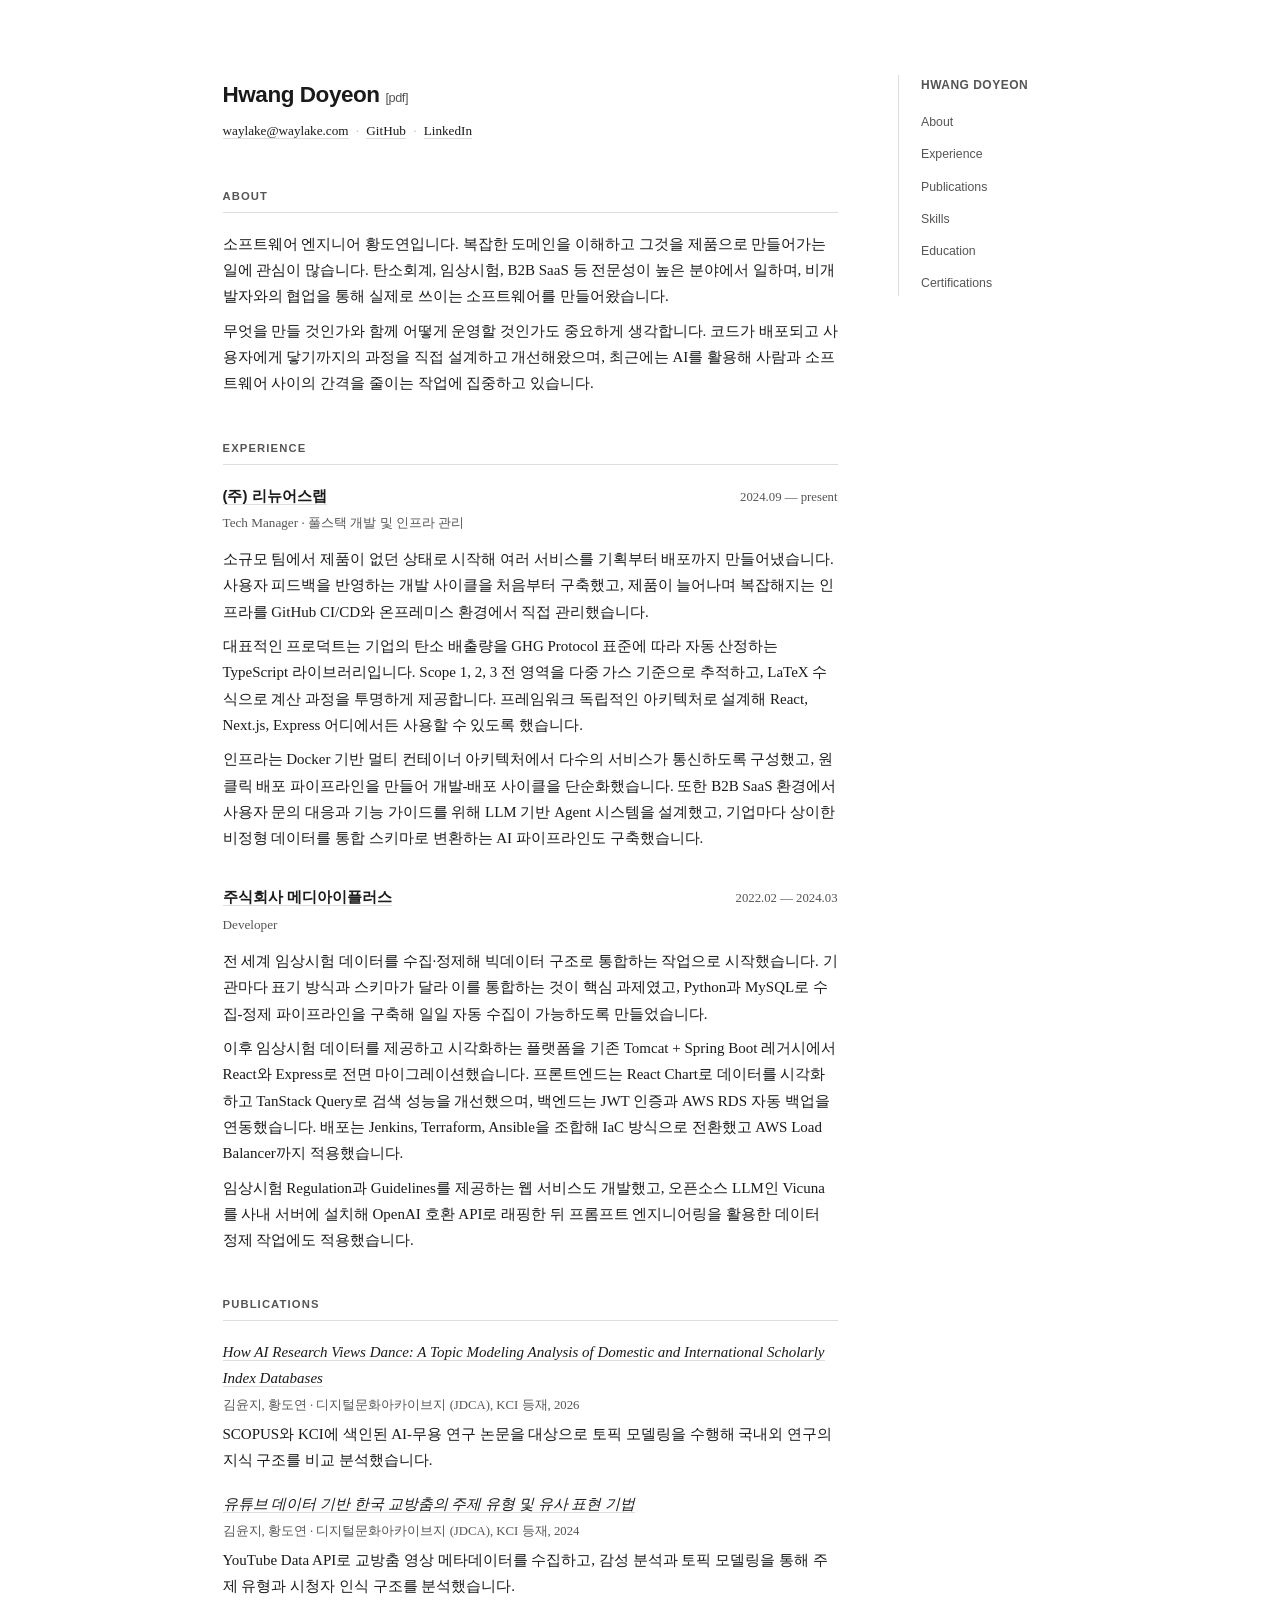
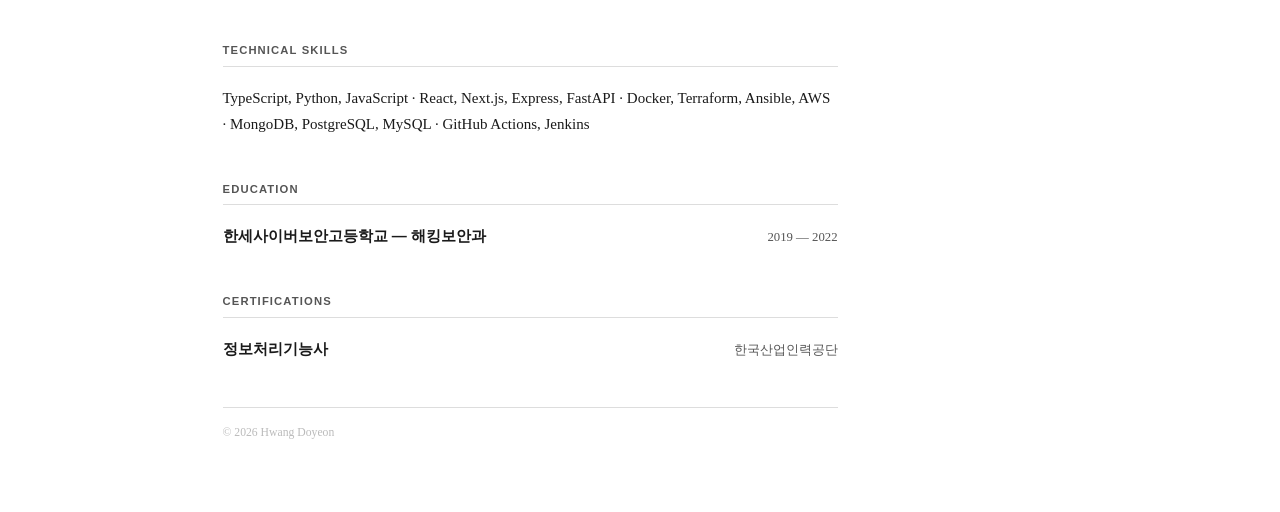
==== index.html @ 78612f61 "feat(analytics): Umami 웹 분석 스크립트 추가" ====
<!DOCTYPE html>
<html lang="ko">
<head>
  <meta charset="UTF-8">
  <meta name="viewport" content="width=device-width, initial-scale=1.0">
  <title>Hwang Doyeon — CV</title>
  <link rel="stylesheet" href="style.css">
  <script defer src="https://umami-d12w2yvtfnfeki275hcryedq.browse.kr/script.js" data-website-id="7c1cf142-138b-45c7-8367-8a4097dc9c45"></script>
</head>
<body>
  <div class="layout">

    <main class="container">
      <header>
        <h1>Hwang Doyeon <a href="cv.pdf" download class="pdf-link">[pdf]</a></h1>
        <p class="contact">
          <a href="mailto:waylake@waylake.com">waylake@waylake.com</a>
          <span class="sep">&middot;</span>
          <a href="https://github.com/waylake" target="_blank">GitHub</a>
          <span class="sep">&middot;</span>
          <a href="https://www.linkedin.com/in/waylake/" target="_blank">LinkedIn</a>
        </p>
      </header>

      <section id="about">
        <h2>About</h2>
        <p>
          소프트웨어 엔지니어 황도연입니다. 복잡한 도메인을 이해하고 그것을 제품으로 만들어가는 일에 관심이 많습니다. 탄소회계, 임상시험, B2B SaaS 등 전문성이 높은 분야에서 일하며, 비개발자와의 협업을 통해 실제로 쓰이는 소프트웨어를 만들어왔습니다.
        </p>
        <p>
          무엇을 만들 것인가와 함께 어떻게 운영할 것인가도 중요하게 생각합니다. 코드가 배포되고 사용자에게 닿기까지의 과정을 직접 설계하고 개선해왔으며, 최근에는 AI를 활용해 사람과 소프트웨어 사이의 간격을 줄이는 작업에 집중하고 있습니다.
        </p>
      </section>

      <section id="experience">
        <h2>Experience</h2>

        <div class="job">
          <div class="job-header">
            <h3><a href="https://www.carbonlink.co.kr/" target="_blank">(주) 리뉴어스랩</a></h3>
            <span class="period">2024.09 — present</span>
          </div>
          <p class="role">Tech Manager &middot; 풀스택 개발 및 인프라 관리</p>

          <div class="entry">
            <p>
              소규모 팀에서 제품이 없던 상태로 시작해 여러 서비스를 기획부터 배포까지 만들어냈습니다. 사용자 피드백을 반영하는 개발 사이클을 처음부터 구축했고, 제품이 늘어나며 복잡해지는 인프라를 GitHub CI/CD와 온프레미스 환경에서 직접 관리했습니다.
            </p>
            <p>
              대표적인 프로덕트는 기업의 탄소 배출량을 GHG Protocol 표준에 따라 자동 산정하는 TypeScript 라이브러리입니다. Scope 1, 2, 3 전 영역을 다중 가스 기준으로 추적하고, LaTeX 수식으로 계산 과정을 투명하게 제공합니다. 프레임워크 독립적인 아키텍처로 설계해 React, Next.js, Express 어디에서든 사용할 수 있도록 했습니다.
            </p>
            <p>
              인프라는 Docker 기반 멀티 컨테이너 아키텍처에서 다수의 서비스가 통신하도록 구성했고, 원클릭 배포 파이프라인을 만들어 개발-배포 사이클을 단순화했습니다. 또한 B2B SaaS 환경에서 사용자 문의 대응과 기능 가이드를 위해 LLM 기반 Agent 시스템을 설계했고, 기업마다 상이한 비정형 데이터를 통합 스키마로 변환하는 AI 파이프라인도 구축했습니다.
            </p>
          </div>
        </div>

        <div class="job">
          <div class="job-header">
            <h3><a href="https://medic.mediaiplus.com/" target="_blank">주식회사 메디아이플러스</a></h3>
            <span class="period">2022.02 — 2024.03</span>
          </div>
          <p class="role">Developer</p>

          <div class="entry">
            <p>
              전 세계 임상시험 데이터를 수집·정제해 빅데이터 구조로 통합하는 작업으로 시작했습니다. 기관마다 표기 방식과 스키마가 달라 이를 통합하는 것이 핵심 과제였고, Python과 MySQL로 수집-정제 파이프라인을 구축해 일일 자동 수집이 가능하도록 만들었습니다.
            </p>
            <p>
              이후 임상시험 데이터를 제공하고 시각화하는 플랫폼을 기존 Tomcat + Spring Boot 레거시에서 React와 Express로 전면 마이그레이션했습니다. 프론트엔드는 React Chart로 데이터를 시각화하고 TanStack Query로 검색 성능을 개선했으며, 백엔드는 JWT 인증과 AWS RDS 자동 백업을 연동했습니다. 배포는 Jenkins, Terraform, Ansible을 조합해 IaC 방식으로 전환했고 AWS Load Balancer까지 적용했습니다.
            </p>
            <p>
              임상시험 Regulation과 Guidelines를 제공하는 웹 서비스도 개발했고, 오픈소스 LLM인 Vicuna를 사내 서버에 설치해 OpenAI 호환 API로 래핑한 뒤 프롬프트 엔지니어링을 활용한 데이터 정제 작업에도 적용했습니다.
            </p>
          </div>
        </div>
      </section>

      <section id="publications">
        <h2>Publications</h2>

        <div class="pub">
          <p class="pub-title"><a href="https://doi.org/10.23089/jdca.2026.8.3.010" target="_blank">How AI Research Views Dance: A Topic Modeling Analysis of Domestic and International Scholarly Index Databases</a></p>
          <p class="pub-meta">김윤지, 황도연 &middot; 디지털문화아카이브지 (JDCA), KCI 등재, 2026</p>
          <p>SCOPUS와 KCI에 색인된 AI-무용 연구 논문을 대상으로 토픽 모델링을 수행해 국내외 연구의 지식 구조를 비교 분석했습니다.</p>
        </div>

        <div class="pub">
          <p class="pub-title"><a href="https://doi.org/10.23089/jdca.2024.7.2.001" target="_blank">유튜브 데이터 기반 한국 교방춤의 주제 유형 및 유사 표현 기법</a></p>
          <p class="pub-meta">김윤지, 황도연 &middot; 디지털문화아카이브지 (JDCA), KCI 등재, 2024</p>
          <p>YouTube Data API로 교방춤 영상 메타데이터를 수집하고, 감성 분석과 토픽 모델링을 통해 주제 유형과 시청자 인식 구조를 분석했습니다.</p>
        </div>
      </section>

      <section id="skills">
        <h2>Technical Skills</h2>
        <p>
          TypeScript, Python, JavaScript &middot; React, Next.js, Express, FastAPI &middot; Docker, Terraform, Ansible, AWS &middot; MongoDB, PostgreSQL, MySQL &middot; GitHub Actions, Jenkins
        </p>
      </section>

      <section id="education">
        <h2>Education</h2>
        <div class="edu">
          <div class="edu-header">
            <h3>한세사이버보안고등학교 — 해킹보안과</h3>
            <span class="period">2019 — 2022</span>
          </div>
        </div>
      </section>

      <section id="certifications">
        <h2>Certifications</h2>
        <div class="cert">
          <div class="cert-header">
            <h3>정보처리기능사</h3>
            <span class="period">한국산업인력공단</span>
          </div>
        </div>
      </section>

      <footer>
        <p>&copy; 2026 Hwang Doyeon</p>
      </footer>
    </main>

    <nav class="sidebar">
      <div class="sidebar-inner">
        <p class="sidebar-name">Hwang Doyeon</p>
        <ul>
          <li><a href="#about">About</a></li>
          <li><a href="#experience">Experience</a></li>
          <li><a href="#publications">Publications</a></li>
          <li><a href="#skills">Skills</a></li>
          <li><a href="#education">Education</a></li>
          <li><a href="#certifications">Certifications</a></li>
        </ul>
      </div>
    </nav>

  </div>
</body>
</html>
---- style.css ----
*,
*::before,
*::after {
  margin: 0;
  padding: 0;
  box-sizing: border-box;
}

:root {
  --color-text: #1a1a1a;
  --color-text-light: #555;
  --color-border: #ddd;
  --color-link: #1a1a1a;
  --color-bg: #fff;
  --sidebar-width: 160px;
  --font-body: 'Iowan Old Style', 'Georgia', 'Times New Roman', serif;
  --font-heading: -apple-system, 'Helvetica Neue', 'Segoe UI', sans-serif;
}

html {
  font-size: 15px;
  -webkit-font-smoothing: antialiased;
  scroll-behavior: smooth;
}

body {
  font-family: var(--font-body);
  color: var(--color-text);
  background: var(--color-bg);
  line-height: 1.75;
}

.layout {
  max-width: 880px;
  margin: 0 auto;
  padding: 5rem 1.5rem 4rem;
  display: grid;
  grid-template-columns: 1fr var(--sidebar-width);
  gap: 0 4rem;
}

.container {
  min-width: 0;
}

.sidebar {
  position: sticky;
  top: 5rem;
  align-self: start;
  height: fit-content;
}

.sidebar-inner {
  border-left: 1px solid var(--color-border);
  padding-left: 1.5rem;
}

.sidebar-name {
  font-family: var(--font-heading);
  font-size: 0.8rem;
  font-weight: 600;
  letter-spacing: 0.04em;
  text-transform: uppercase;
  margin-bottom: 0.8rem;
  color: var(--color-text-light);
}

.sidebar ul {
  list-style: none;
  padding: 0;
  margin: 0;
}

.sidebar li {
  margin-bottom: 0.4rem;
}

.sidebar a {
  font-family: var(--font-heading);
  font-size: 0.82rem;
  color: var(--color-text-light);
  text-decoration: none;
  border: none;
  transition: color 0.15s;
}

.sidebar a:hover {
  color: var(--color-text);
}

a {
  color: var(--color-link);
  text-decoration: none;
  border-bottom: 1px solid var(--color-border);
  transition: border-color 0.15s;
}

a:hover {
  border-color: var(--color-text);
}

header {
  margin-bottom: 3rem;
}

header h1 {
  font-family: var(--font-heading);
  font-size: 1.5rem;
  font-weight: 600;
  letter-spacing: -0.02em;
  margin-bottom: 0.3rem;
}

.pdf-link {
  font-size: 0.85rem;
  font-weight: 400;
  color: var(--color-text-light);
  border: none;
  text-decoration: none;
  transition: color 0.15s;
}

.pdf-link:hover {
  color: var(--color-text);
}

.contact {
  font-size: 0.88rem;
  color: var(--color-text-light);
}

.sep {
  margin: 0 0.3em;
  color: #bbb;
}

section {
  margin-bottom: 2.8rem;
}

h2 {
  font-family: var(--font-heading);
  font-size: 0.75rem;
  font-weight: 600;
  text-transform: uppercase;
  letter-spacing: 0.1em;
  color: var(--color-text-light);
  border-bottom: 1px solid var(--color-border);
  padding-bottom: 0.35rem;
  margin-bottom: 1.2rem;
}

h3 {
  font-family: var(--font-heading);
  font-size: 1rem;
  font-weight: 600;
}

p {
  margin-bottom: 0.55rem;
}

.job {
  margin-bottom: 2.2rem;
}

.job:last-child {
  margin-bottom: 0;
}

.job-header {
  display: flex;
  justify-content: space-between;
  align-items: baseline;
  flex-wrap: wrap;
  gap: 0.3rem 1rem;
  margin-bottom: 0.15rem;
}

.role {
  font-size: 0.88rem;
  color: var(--color-text-light);
  margin-bottom: 0.8rem;
}

.period {
  font-size: 0.85rem;
  color: var(--color-text-light);
  white-space: nowrap;
}

.entry {
  margin-bottom: 1.2rem;
}

.entry:last-child {
  margin-bottom: 0;
}

.entry + .entry {
  padding-top: 0.8rem;
  border-top: 1px solid #eee;
}

.edu {
  margin-bottom: 0.5rem;
}

.edu-header {
  display: flex;
  justify-content: space-between;
  align-items: baseline;
  flex-wrap: wrap;
  gap: 0.3rem 1rem;
}

.cert-header {
  display: flex;
  justify-content: space-between;
  align-items: baseline;
  flex-wrap: wrap;
  gap: 0.3rem 1rem;
}

.pub {
  margin-bottom: 1.2rem;
}

.pub:last-child {
  margin-bottom: 0;
}

.pub-title {
  font-style: italic;
  margin-bottom: 0.15rem;
}

.pub-meta {
  font-size: 0.85rem;
  color: var(--color-text-light);
  margin-bottom: 0.3rem;
}

footer {
  margin-top: 3rem;
  padding-top: 1rem;
  border-top: 1px solid var(--color-border);
}

footer p {
  font-size: 0.78rem;
  color: #bbb;
}

@media print {
  .layout {
    padding: 2rem 0;
  }

  .sidebar {
    display: none;
  }

  .layout {
    display: block;
  }

  body {
    font-size: 11pt;
  }
}

@media (max-width: 768px) {
  .layout {
    display: block;
    padding: 2rem 1.25rem;
  }

  .sidebar {
    position: static;
    margin-bottom: 2rem;
  }

  .sidebar-inner {
    border-left: none;
    padding-left: 0;
    border-bottom: 1px solid var(--color-border);
    padding-bottom: 1rem;
  }

  .sidebar ul {
    display: flex;
    gap: 1.2rem;
    flex-wrap: wrap;
  }

  .job-header {
    flex-direction: column;
  }
}
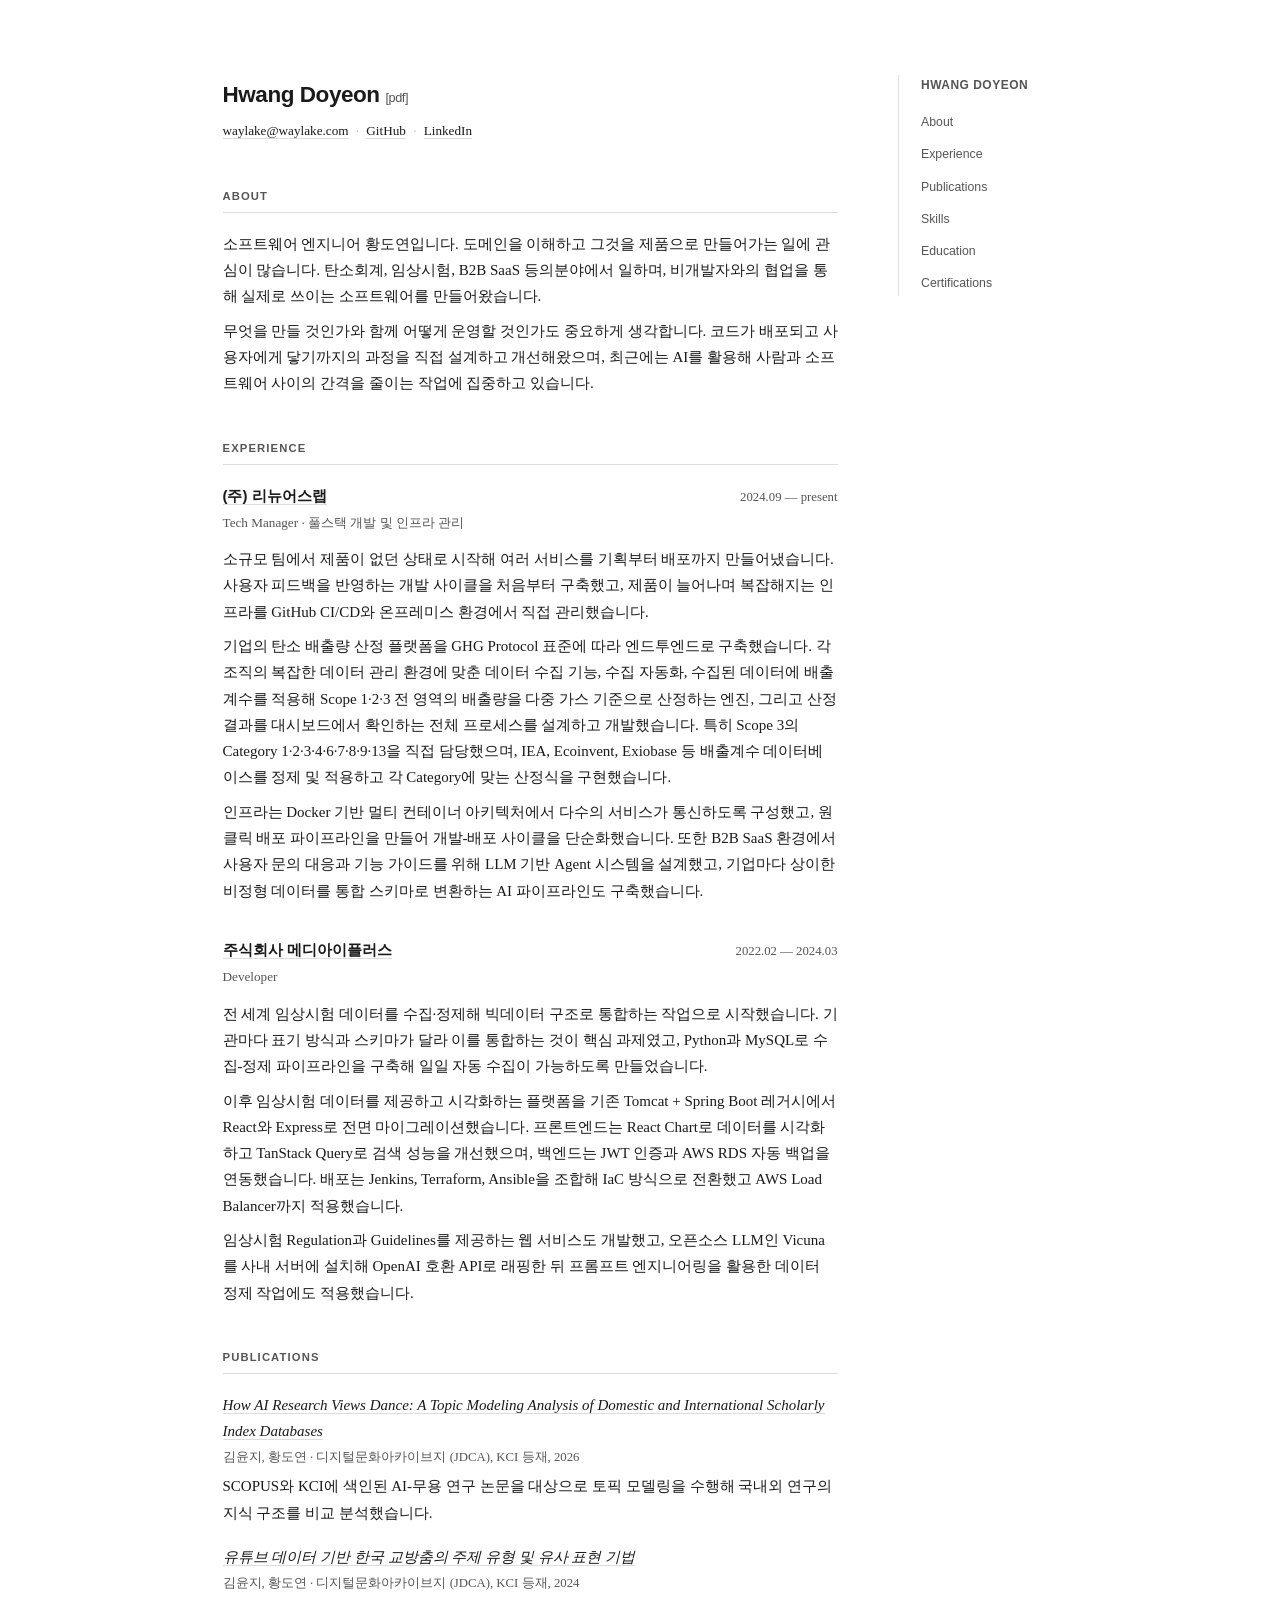
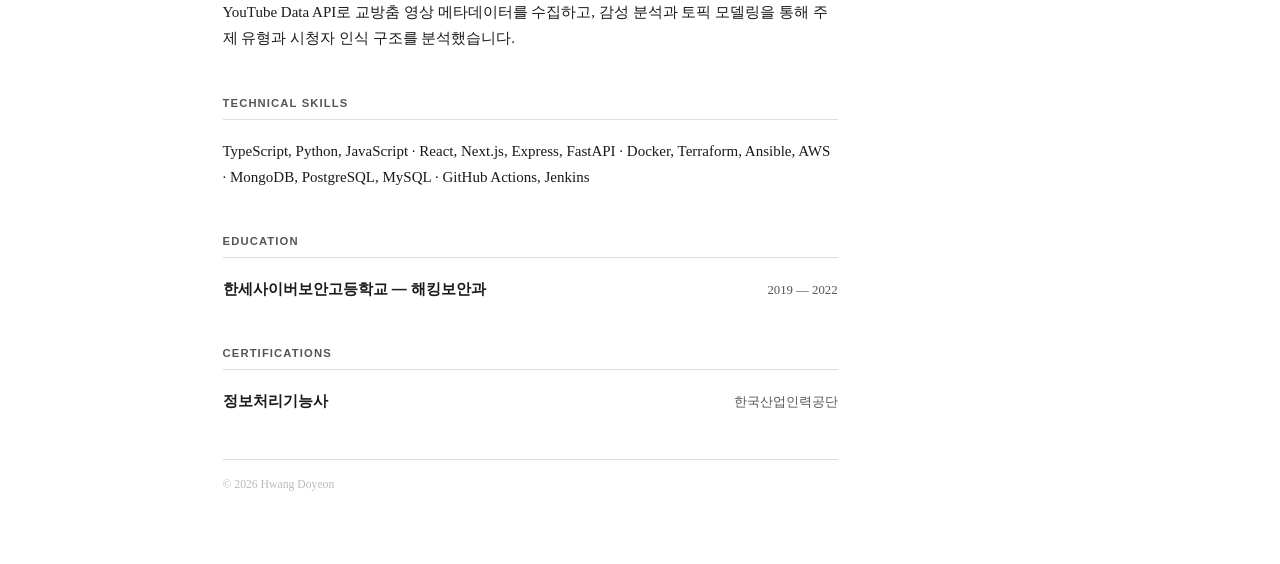
==== commit 39bfdfb0: "docs(cv): 리뉴어스랩 경력 탄소 배출량 산정 플랫폼 전체 프로세스로 수정 TypeScript 라이브러리 중심 설명을 엔드투엔드 플랫폼 구축으로 변경 Scope 3 Categ" ====
--- a/index.html
+++ b/index.html
@@ -1,12 +1,15 @@
 <!DOCTYPE html>
 <html lang="ko">
+
 <head>
   <meta charset="UTF-8">
   <meta name="viewport" content="width=device-width, initial-scale=1.0">
   <title>Hwang Doyeon — CV</title>
   <link rel="stylesheet" href="style.css">
-  <script defer src="https://umami-d12w2yvtfnfeki275hcryedq.browse.kr/script.js" data-website-id="7c1cf142-138b-45c7-8367-8a4097dc9c45"></script>
+  <script defer src="https://umami-d12w2yvtfnfeki275hcryedq.browse.kr/script.js"
+    data-website-id="7c1cf142-138b-45c7-8367-8a4097dc9c45"></script>
 </head>
+
 <body>
   <div class="layout">
 
@@ -25,10 +28,12 @@
       <section id="about">
         <h2>About</h2>
         <p>
-          소프트웨어 엔지니어 황도연입니다. 복잡한 도메인을 이해하고 그것을 제품으로 만들어가는 일에 관심이 많습니다. 탄소회계, 임상시험, B2B SaaS 등 전문성이 높은 분야에서 일하며, 비개발자와의 협업을 통해 실제로 쓰이는 소프트웨어를 만들어왔습니다.
+          소프트웨어 엔지니어 황도연입니다. 도메인을 이해하고 그것을 제품으로 만들어가는 일에 관심이 많습니다. 탄소회계, 임상시험, B2B SaaS 등의분야에서 일하며, 비개발자와의 협업을
+          통해 실제로 쓰이는 소프트웨어를 만들어왔습니다.
         </p>
         <p>
-          무엇을 만들 것인가와 함께 어떻게 운영할 것인가도 중요하게 생각합니다. 코드가 배포되고 사용자에게 닿기까지의 과정을 직접 설계하고 개선해왔으며, 최근에는 AI를 활용해 사람과 소프트웨어 사이의 간격을 줄이는 작업에 집중하고 있습니다.
+          무엇을 만들 것인가와 함께 어떻게 운영할 것인가도 중요하게 생각합니다. 코드가 배포되고 사용자에게 닿기까지의 과정을 직접 설계하고 개선해왔으며, 최근에는 AI를 활용해 사람과 소프트웨어 사이의
+          간격을 줄이는 작업에 집중하고 있습니다.
         </p>
       </section>
 
@@ -44,13 +49,18 @@
 
           <div class="entry">
             <p>
-              소규모 팀에서 제품이 없던 상태로 시작해 여러 서비스를 기획부터 배포까지 만들어냈습니다. 사용자 피드백을 반영하는 개발 사이클을 처음부터 구축했고, 제품이 늘어나며 복잡해지는 인프라를 GitHub CI/CD와 온프레미스 환경에서 직접 관리했습니다.
+              소규모 팀에서 제품이 없던 상태로 시작해 여러 서비스를 기획부터 배포까지 만들어냈습니다. 사용자 피드백을 반영하는 개발 사이클을 처음부터 구축했고, 제품이 늘어나며 복잡해지는 인프라를
+              GitHub CI/CD와 온프레미스 환경에서 직접 관리했습니다.
             </p>
             <p>
-              대표적인 프로덕트는 기업의 탄소 배출량을 GHG Protocol 표준에 따라 자동 산정하는 TypeScript 라이브러리입니다. Scope 1, 2, 3 전 영역을 다중 가스 기준으로 추적하고, LaTeX 수식으로 계산 과정을 투명하게 제공합니다. 프레임워크 독립적인 아키텍처로 설계해 React, Next.js, Express 어디에서든 사용할 수 있도록 했습니다.
+              기업의 탄소 배출량 산정 플랫폼을 GHG Protocol 표준에 따라 엔드투엔드로 구축했습니다. 각 조직의 복잡한 데이터 관리 환경에 맞춘 데이터 수집 기능, 수집 자동화, 수집된 데이터에
+              배출계수를 적용해 Scope 1·2·3 전 영역의 배출량을 다중 가스 기준으로 산정하는 엔진, 그리고 산정 결과를 대시보드에서 확인하는 전체 프로세스를 설계하고 개발했습니다.
+              특히 Scope 3의 Category 1·2·3·4·6·7·8·9·13을 직접 담당했으며, IEA, Ecoinvent, Exiobase 등 배출계수 데이터베이스를 정제 및 적용하고
+              각 Category에 맞는 산정식을 구현했습니다.
             </p>
             <p>
-              인프라는 Docker 기반 멀티 컨테이너 아키텍처에서 다수의 서비스가 통신하도록 구성했고, 원클릭 배포 파이프라인을 만들어 개발-배포 사이클을 단순화했습니다. 또한 B2B SaaS 환경에서 사용자 문의 대응과 기능 가이드를 위해 LLM 기반 Agent 시스템을 설계했고, 기업마다 상이한 비정형 데이터를 통합 스키마로 변환하는 AI 파이프라인도 구축했습니다.
+              인프라는 Docker 기반 멀티 컨테이너 아키텍처에서 다수의 서비스가 통신하도록 구성했고, 원클릭 배포 파이프라인을 만들어 개발-배포 사이클을 단순화했습니다. 또한 B2B SaaS 환경에서
+              사용자 문의 대응과 기능 가이드를 위해 LLM 기반 Agent 시스템을 설계했고, 기업마다 상이한 비정형 데이터를 통합 스키마로 변환하는 AI 파이프라인도 구축했습니다.
             </p>
           </div>
         </div>
@@ -64,13 +74,17 @@
 
           <div class="entry">
             <p>
-              전 세계 임상시험 데이터를 수집·정제해 빅데이터 구조로 통합하는 작업으로 시작했습니다. 기관마다 표기 방식과 스키마가 달라 이를 통합하는 것이 핵심 과제였고, Python과 MySQL로 수집-정제 파이프라인을 구축해 일일 자동 수집이 가능하도록 만들었습니다.
+              전 세계 임상시험 데이터를 수집·정제해 빅데이터 구조로 통합하는 작업으로 시작했습니다. 기관마다 표기 방식과 스키마가 달라 이를 통합하는 것이 핵심 과제였고, Python과 MySQL로
+              수집-정제 파이프라인을 구축해 일일 자동 수집이 가능하도록 만들었습니다.
             </p>
             <p>
-              이후 임상시험 데이터를 제공하고 시각화하는 플랫폼을 기존 Tomcat + Spring Boot 레거시에서 React와 Express로 전면 마이그레이션했습니다. 프론트엔드는 React Chart로 데이터를 시각화하고 TanStack Query로 검색 성능을 개선했으며, 백엔드는 JWT 인증과 AWS RDS 자동 백업을 연동했습니다. 배포는 Jenkins, Terraform, Ansible을 조합해 IaC 방식으로 전환했고 AWS Load Balancer까지 적용했습니다.
+              이후 임상시험 데이터를 제공하고 시각화하는 플랫폼을 기존 Tomcat + Spring Boot 레거시에서 React와 Express로 전면 마이그레이션했습니다. 프론트엔드는 React
+              Chart로 데이터를 시각화하고 TanStack Query로 검색 성능을 개선했으며, 백엔드는 JWT 인증과 AWS RDS 자동 백업을 연동했습니다. 배포는 Jenkins,
+              Terraform, Ansible을 조합해 IaC 방식으로 전환했고 AWS Load Balancer까지 적용했습니다.
             </p>
             <p>
-              임상시험 Regulation과 Guidelines를 제공하는 웹 서비스도 개발했고, 오픈소스 LLM인 Vicuna를 사내 서버에 설치해 OpenAI 호환 API로 래핑한 뒤 프롬프트 엔지니어링을 활용한 데이터 정제 작업에도 적용했습니다.
+              임상시험 Regulation과 Guidelines를 제공하는 웹 서비스도 개발했고, 오픈소스 LLM인 Vicuna를 사내 서버에 설치해 OpenAI 호환 API로 래핑한 뒤 프롬프트
+              엔지니어링을 활용한 데이터 정제 작업에도 적용했습니다.
             </p>
           </div>
         </div>
@@ -80,13 +94,15 @@
         <h2>Publications</h2>
 
         <div class="pub">
-          <p class="pub-title"><a href="https://doi.org/10.23089/jdca.2026.8.3.010" target="_blank">How AI Research Views Dance: A Topic Modeling Analysis of Domestic and International Scholarly Index Databases</a></p>
+          <p class="pub-title"><a href="https://doi.org/10.23089/jdca.2026.8.3.010" target="_blank">How AI Research
+              Views Dance: A Topic Modeling Analysis of Domestic and International Scholarly Index Databases</a></p>
           <p class="pub-meta">김윤지, 황도연 &middot; 디지털문화아카이브지 (JDCA), KCI 등재, 2026</p>
           <p>SCOPUS와 KCI에 색인된 AI-무용 연구 논문을 대상으로 토픽 모델링을 수행해 국내외 연구의 지식 구조를 비교 분석했습니다.</p>
         </div>
 
         <div class="pub">
-          <p class="pub-title"><a href="https://doi.org/10.23089/jdca.2024.7.2.001" target="_blank">유튜브 데이터 기반 한국 교방춤의 주제 유형 및 유사 표현 기법</a></p>
+          <p class="pub-title"><a href="https://doi.org/10.23089/jdca.2024.7.2.001" target="_blank">유튜브 데이터 기반 한국 교방춤의
+              주제 유형 및 유사 표현 기법</a></p>
           <p class="pub-meta">김윤지, 황도연 &middot; 디지털문화아카이브지 (JDCA), KCI 등재, 2024</p>
           <p>YouTube Data API로 교방춤 영상 메타데이터를 수집하고, 감성 분석과 토픽 모델링을 통해 주제 유형과 시청자 인식 구조를 분석했습니다.</p>
         </div>
@@ -95,7 +111,8 @@
       <section id="skills">
         <h2>Technical Skills</h2>
         <p>
-          TypeScript, Python, JavaScript &middot; React, Next.js, Express, FastAPI &middot; Docker, Terraform, Ansible, AWS &middot; MongoDB, PostgreSQL, MySQL &middot; GitHub Actions, Jenkins
+          TypeScript, Python, JavaScript &middot; React, Next.js, Express, FastAPI &middot; Docker, Terraform, Ansible,
+          AWS &middot; MongoDB, PostgreSQL, MySQL &middot; GitHub Actions, Jenkins
         </p>
       </section>
 
@@ -140,4 +157,5 @@
 
   </div>
 </body>
+
 </html>
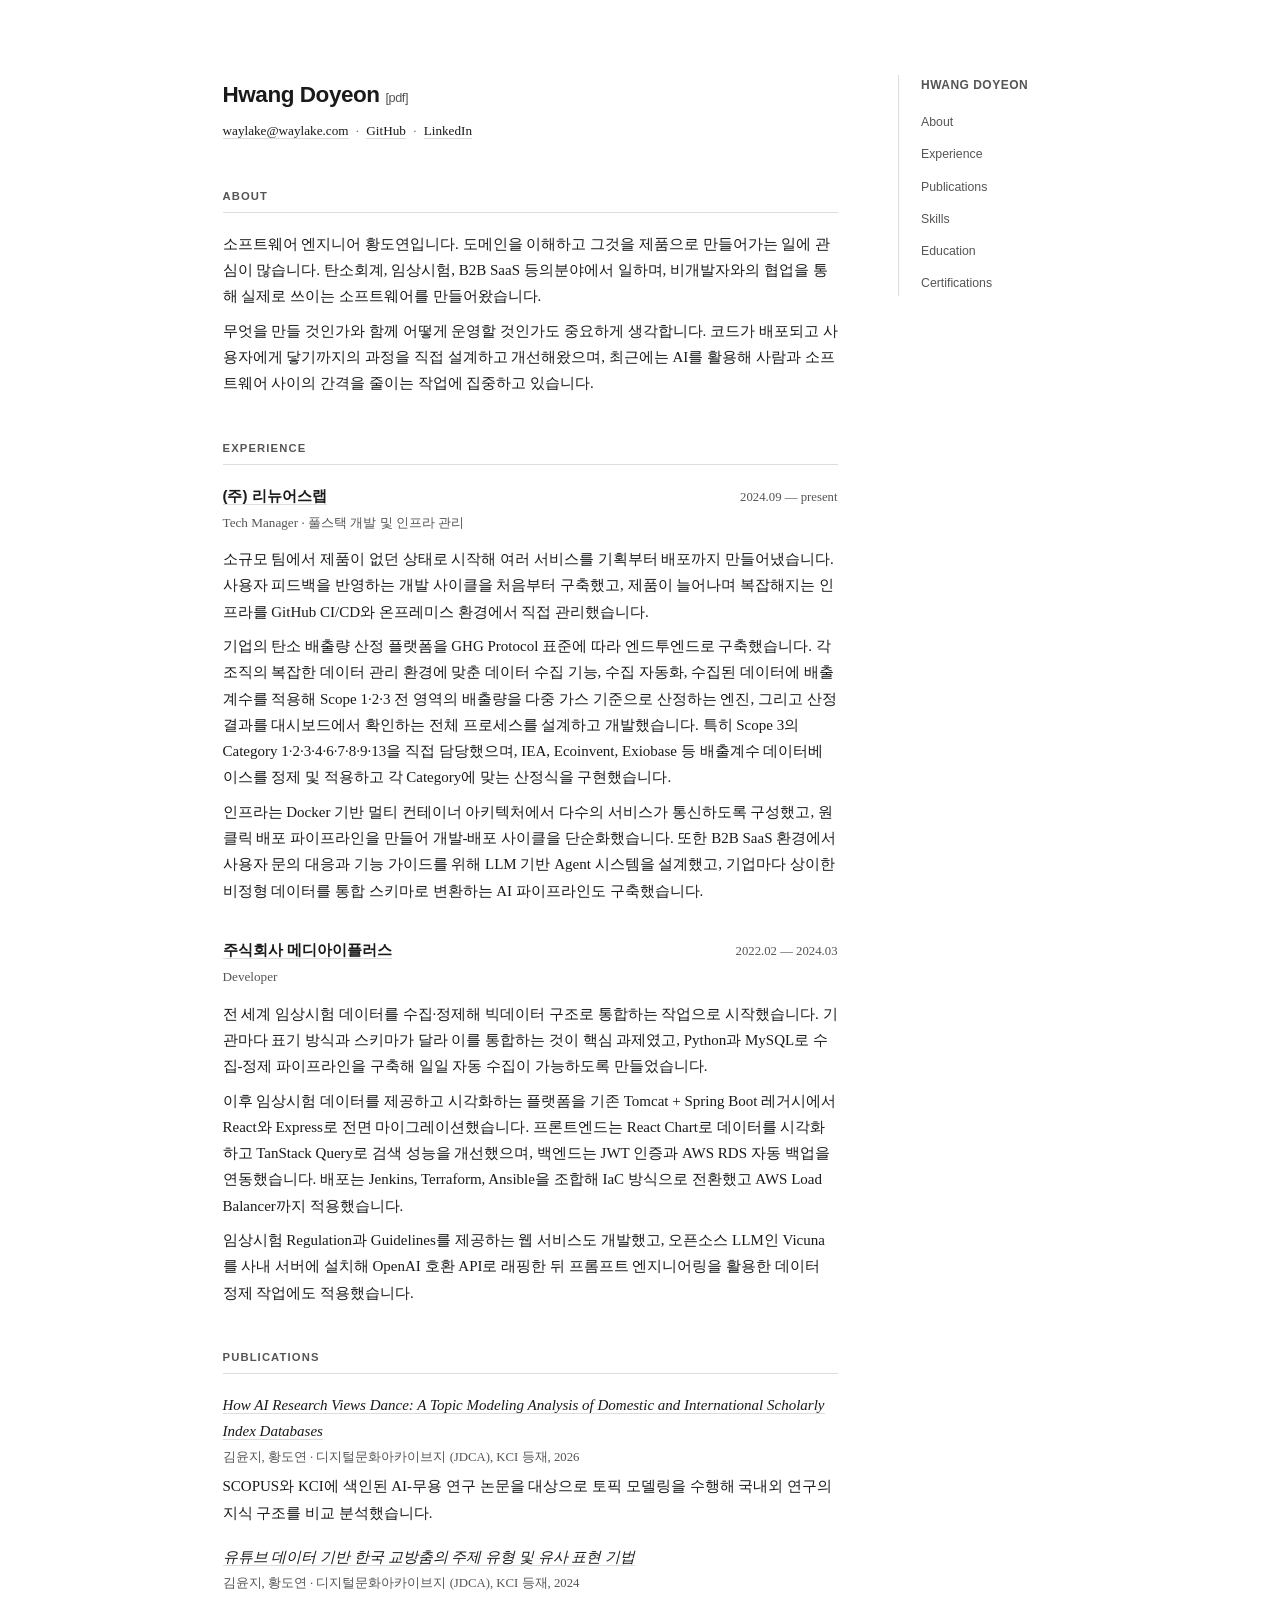
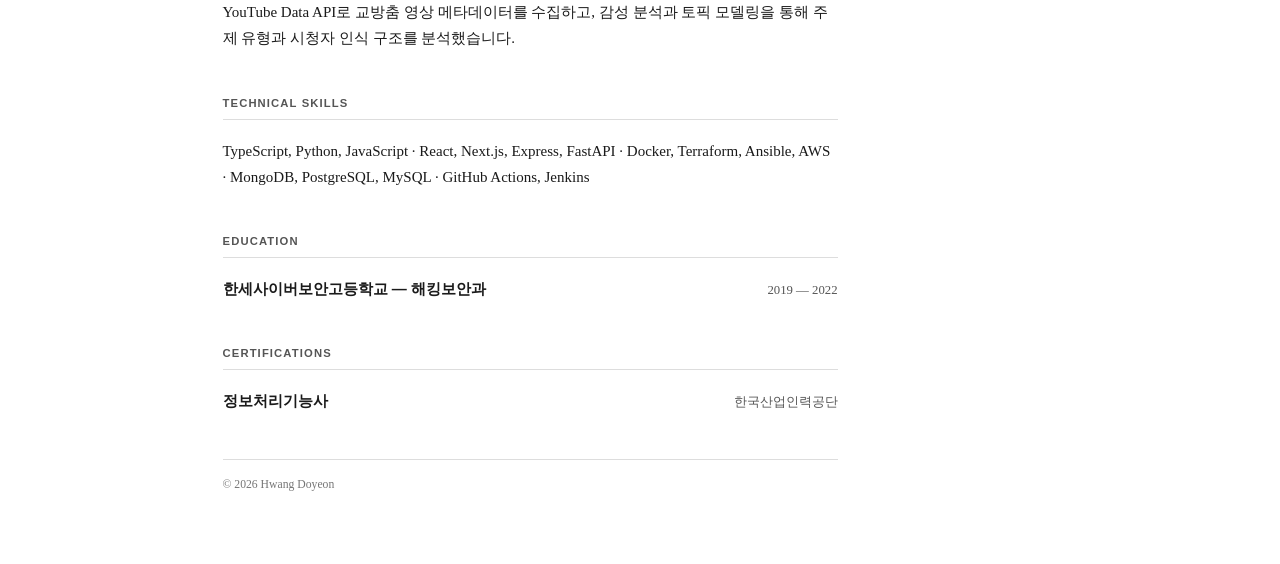
==== commit 322f0943: "feat(theme): 시스템 설정을 따르는 다크 모드 추가" ====
--- a/index.html
+++ b/index.html
@@ -4,6 +4,8 @@
 <head>
   <meta charset="UTF-8">
   <meta name="viewport" content="width=device-width, initial-scale=1.0">
+  <meta name="theme-color" content="#ffffff" media="(prefers-color-scheme: light)">
+  <meta name="theme-color" content="#141414" media="(prefers-color-scheme: dark)">
   <title>Hwang Doyeon — CV</title>
   <link rel="stylesheet" href="style.css">
   <script defer src="https://umami-d12w2yvtfnfeki275hcryedq.browse.kr/script.js"
--- a/style.css
+++ b/style.css
@@ -7,14 +7,30 @@
 }
 
 :root {
+  color-scheme: light;
   --color-text: #1a1a1a;
   --color-text-light: #555;
   --color-border: #ddd;
+  --color-border-light: #eee;
+  --color-muted: #767676;
   --color-link: #1a1a1a;
   --color-bg: #fff;
   --sidebar-width: 160px;
   --font-body: 'Iowan Old Style', 'Georgia', 'Times New Roman', serif;
   --font-heading: -apple-system, 'Helvetica Neue', 'Segoe UI', sans-serif;
+}
+
+@media (prefers-color-scheme: dark) {
+  :root {
+    color-scheme: dark;
+    --color-text: #e9e9e9;
+    --color-text-light: #a0a0a0;
+    --color-border: #333;
+    --color-border-light: #242424;
+    --color-muted: #8a8a8a;
+    --color-link: #e9e9e9;
+    --color-bg: #141414;
+  }
 }
 
 html {
@@ -131,7 +147,7 @@
 
 .sep {
   margin: 0 0.3em;
-  color: #bbb;
+  color: var(--color-muted);
 }
 
 section {
@@ -199,7 +215,7 @@
 
 .entry + .entry {
   padding-top: 0.8rem;
-  border-top: 1px solid #eee;
+  border-top: 1px solid var(--color-border-light);
 }
 
 .edu {
@@ -249,10 +265,21 @@
 
 footer p {
   font-size: 0.78rem;
-  color: #bbb;
+  color: var(--color-muted);
 }
 
 @media print {
+  :root {
+    color-scheme: light;
+    --color-text: #1a1a1a;
+    --color-text-light: #555;
+    --color-border: #ddd;
+    --color-border-light: #eee;
+    --color-muted: #767676;
+    --color-link: #1a1a1a;
+    --color-bg: #fff;
+  }
+
   .layout {
     padding: 2rem 0;
   }
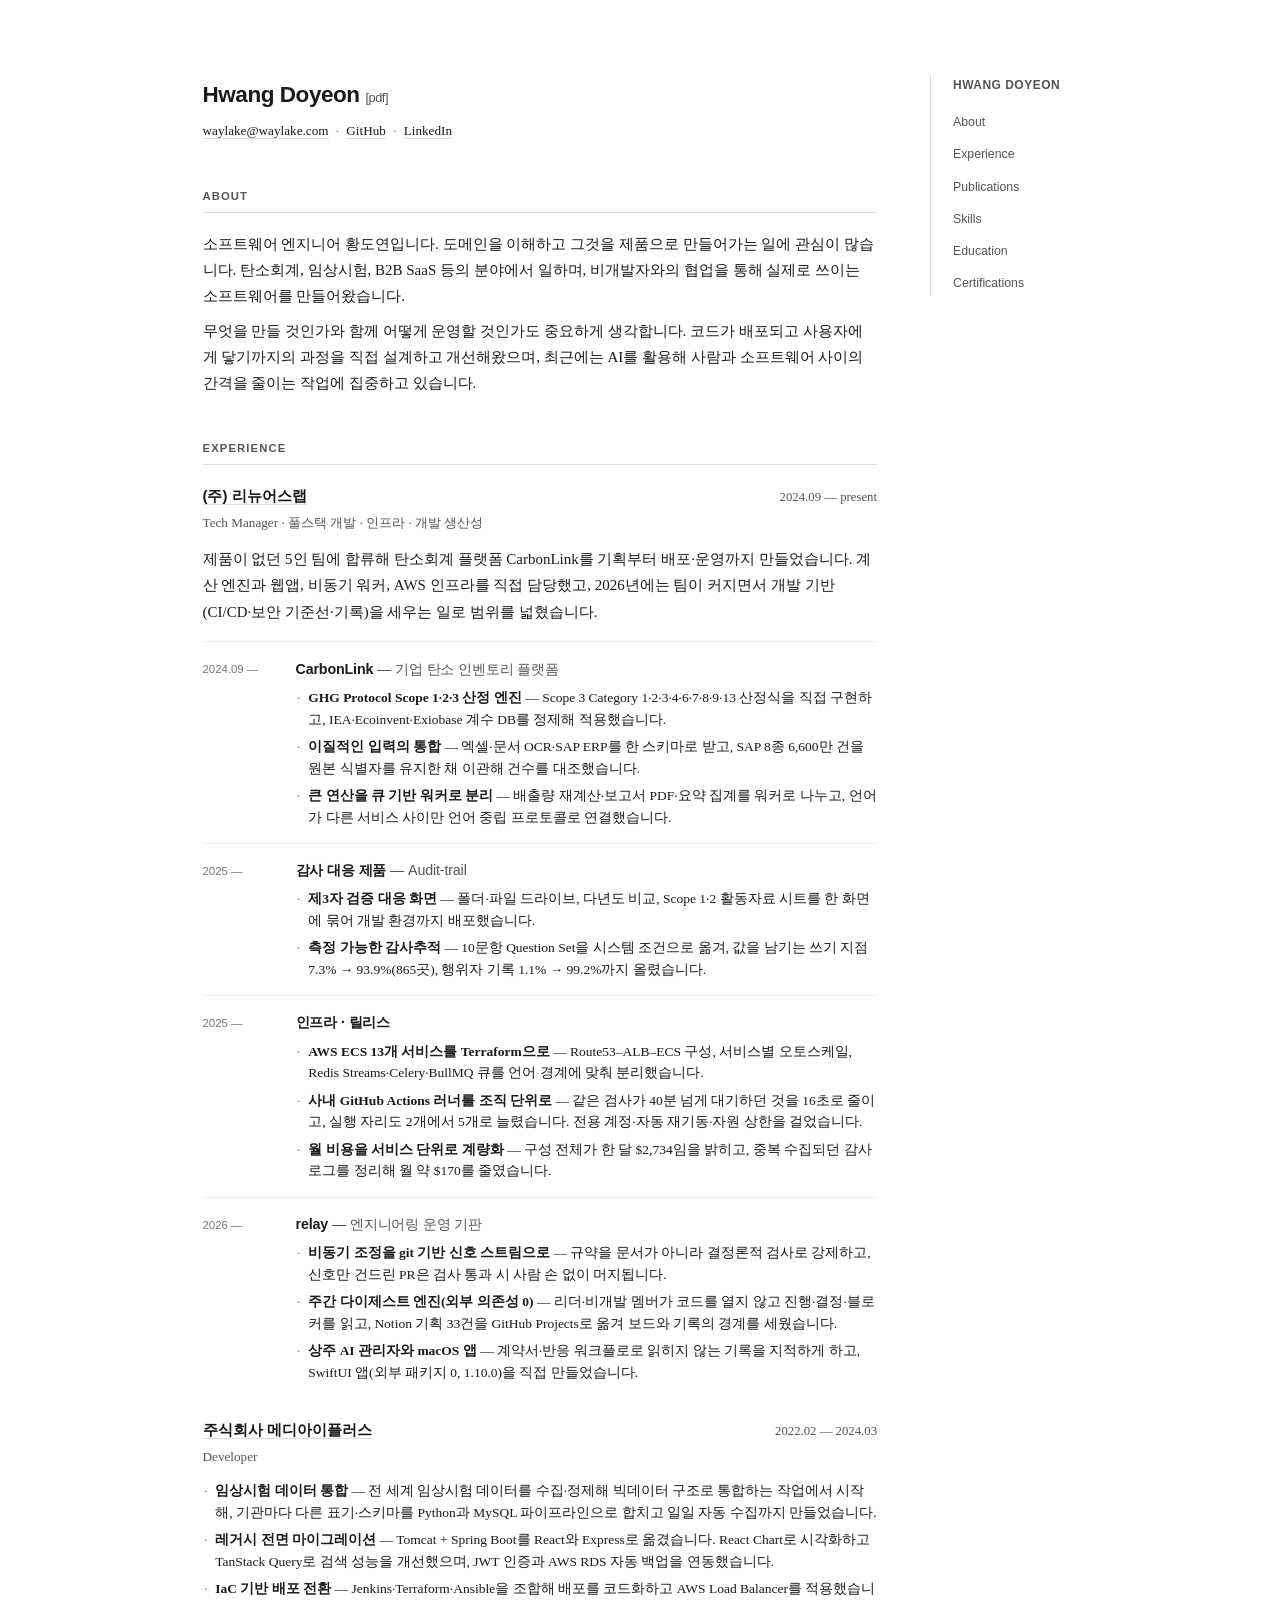
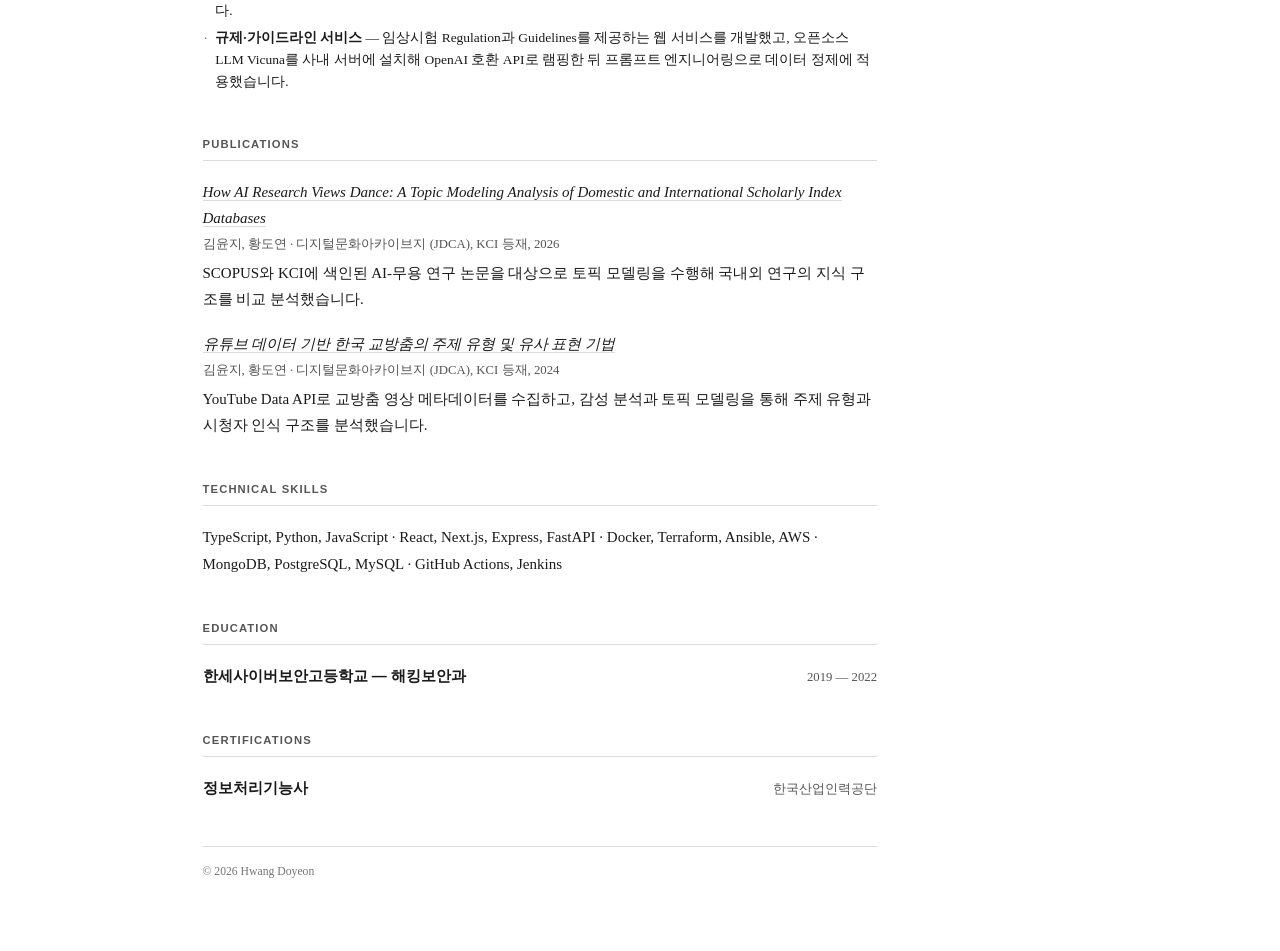
==== commit bcd07e0f: "feat(cv): 리뉴어스랩 경력을 프로젝트별 항목으로 재구성 - 경력을 요약 1문단 + 프로젝트 4블록(CarbonLink·감사 대응·인프라·relay)으로 분리 - 날짜를 왼쪽" ====
--- a/index.html
+++ b/index.html
@@ -30,7 +30,7 @@
       <section id="about">
         <h2>About</h2>
         <p>
-          소프트웨어 엔지니어 황도연입니다. 도메인을 이해하고 그것을 제품으로 만들어가는 일에 관심이 많습니다. 탄소회계, 임상시험, B2B SaaS 등의분야에서 일하며, 비개발자와의 협업을
+          소프트웨어 엔지니어 황도연입니다. 도메인을 이해하고 그것을 제품으로 만들어가는 일에 관심이 많습니다. 탄소회계, 임상시험, B2B SaaS 등의 분야에서 일하며, 비개발자와의 협업을
           통해 실제로 쓰이는 소프트웨어를 만들어왔습니다.
         </p>
         <p>
@@ -47,23 +47,71 @@
             <h3><a href="https://www.carbonlink.co.kr/" target="_blank">(주) 리뉴어스랩</a></h3>
             <span class="period">2024.09 — present</span>
           </div>
-          <p class="role">Tech Manager &middot; 풀스택 개발 및 인프라 관리</p>
-
-          <div class="entry">
-            <p>
-              소규모 팀에서 제품이 없던 상태로 시작해 여러 서비스를 기획부터 배포까지 만들어냈습니다. 사용자 피드백을 반영하는 개발 사이클을 처음부터 구축했고, 제품이 늘어나며 복잡해지는 인프라를
-              GitHub CI/CD와 온프레미스 환경에서 직접 관리했습니다.
-            </p>
-            <p>
-              기업의 탄소 배출량 산정 플랫폼을 GHG Protocol 표준에 따라 엔드투엔드로 구축했습니다. 각 조직의 복잡한 데이터 관리 환경에 맞춘 데이터 수집 기능, 수집 자동화, 수집된 데이터에
-              배출계수를 적용해 Scope 1·2·3 전 영역의 배출량을 다중 가스 기준으로 산정하는 엔진, 그리고 산정 결과를 대시보드에서 확인하는 전체 프로세스를 설계하고 개발했습니다.
-              특히 Scope 3의 Category 1·2·3·4·6·7·8·9·13을 직접 담당했으며, IEA, Ecoinvent, Exiobase 등 배출계수 데이터베이스를 정제 및 적용하고
-              각 Category에 맞는 산정식을 구현했습니다.
-            </p>
-            <p>
-              인프라는 Docker 기반 멀티 컨테이너 아키텍처에서 다수의 서비스가 통신하도록 구성했고, 원클릭 배포 파이프라인을 만들어 개발-배포 사이클을 단순화했습니다. 또한 B2B SaaS 환경에서
-              사용자 문의 대응과 기능 가이드를 위해 LLM 기반 Agent 시스템을 설계했고, 기업마다 상이한 비정형 데이터를 통합 스키마로 변환하는 AI 파이프라인도 구축했습니다.
-            </p>
+          <p class="role">Tech Manager &middot; 풀스택 개발 · 인프라 · 개발 생산성</p>
+
+          <p class="job-summary">
+            제품이 없던 5인 팀에 합류해 탄소회계 플랫폼 CarbonLink를 기획부터 배포·운영까지 만들었습니다. 계산 엔진과 웹앱, 비동기 워커,
+            AWS 인프라를 직접 담당했고, 2026년에는 팀이 커지면서 개발 기반(CI/CD·보안 기준선·기록)을 세우는 일로 범위를 넓혔습니다.
+          </p>
+
+          <div class="projects">
+            <div class="project">
+              <p class="project-when">2024.09 —</p>
+              <div class="project-body">
+                <h4>CarbonLink <span class="subtle">— 기업 탄소 인벤토리 플랫폼</span></h4>
+                <ul>
+                  <li><strong>GHG Protocol Scope 1·2·3 산정 엔진</strong> — Scope 3 Category 1·2·3·4·6·7·8·9·13 산정식을 직접 구현하고,
+                    IEA·Ecoinvent·Exiobase 계수 DB를 정제해 적용했습니다.</li>
+                  <li><strong>이질적인 입력의 통합</strong> — 엑셀·문서 OCR·SAP ERP를 한 스키마로 받고, SAP 8종 6,600만 건을 원본
+                    식별자를 유지한 채 이관해 건수를 대조했습니다.</li>
+                  <li><strong>큰 연산을 큐 기반 워커로 분리</strong> — 배출량 재계산·보고서 PDF·요약 집계를 워커로 나누고, 언어가 다른
+                    서비스 사이만 언어 중립 프로토콜로 연결했습니다.</li>
+                </ul>
+              </div>
+            </div>
+
+            <div class="project">
+              <p class="project-when">2025 —</p>
+              <div class="project-body">
+                <h4>감사 대응 제품 <span class="subtle">— Audit-trail</span></h4>
+                <ul>
+                  <li><strong>제3자 검증 대응 화면</strong> — 폴더·파일 드라이브, 다년도 비교, Scope 1·2 활동자료 시트를 한 화면에 묶어
+                    개발 환경까지 배포했습니다.</li>
+                  <li><strong>측정 가능한 감사추적</strong> — 10문항 Question Set을 시스템 조건으로 옮겨, 값을 남기는 쓰기 지점 7.3% →
+                    93.9%(865곳), 행위자 기록 1.1% → 99.2%까지 올렸습니다.</li>
+                </ul>
+              </div>
+            </div>
+
+            <div class="project">
+              <p class="project-when">2025 —</p>
+              <div class="project-body">
+                <h4>인프라 · 릴리스</h4>
+                <ul>
+                  <li><strong>AWS ECS 13개 서비스를 Terraform으로</strong> — Route53–ALB–ECS 구성, 서비스별 오토스케일,
+                    Redis Streams·Celery·BullMQ 큐를 언어 경계에 맞춰 분리했습니다.</li>
+                  <li><strong>사내 GitHub Actions 러너를 조직 단위로</strong> — 같은 검사가 40분 넘게 대기하던 것을 16초로 줄이고, 실행
+                    자리도 2개에서 5개로 늘렸습니다. 전용 계정·자동 재기동·자원 상한을 걸었습니다.</li>
+                  <li><strong>월 비용을 서비스 단위로 계량화</strong> — 구성 전체가 한 달 $2,734임을 밝히고, 중복 수집되던 감사 로그를
+                    정리해 월 약 $170를 줄였습니다.</li>
+                </ul>
+              </div>
+            </div>
+
+            <div class="project">
+              <p class="project-when">2026 —</p>
+              <div class="project-body">
+                <h4>relay <span class="subtle">— 엔지니어링 운영 기판</span></h4>
+                <ul>
+                  <li><strong>비동기 조정을 git 기반 신호 스트림으로</strong> — 규약을 문서가 아니라 결정론적 검사로 강제하고, 신호만 건드린
+                    PR은 검사 통과 시 사람 손 없이 머지됩니다.</li>
+                  <li><strong>주간 다이제스트 엔진(외부 의존성 0)</strong> — 리더·비개발 멤버가 코드를 열지 않고 진행·결정·블로커를 읽고,
+                    Notion 기획 33건을 GitHub Projects로 옮겨 보드와 기록의 경계를 세웠습니다.</li>
+                  <li><strong>상주 AI 관리자와 macOS 앱</strong> — 계약서·반응 워크플로로 읽히지 않는 기록을 지적하게 하고, SwiftUI 앱(외부
+                    패키지 0, 1.10.0)을 직접 만들었습니다.</li>
+                </ul>
+              </div>
+            </div>
           </div>
         </div>
 
@@ -74,21 +122,17 @@
           </div>
           <p class="role">Developer</p>
 
-          <div class="entry">
-            <p>
-              전 세계 임상시험 데이터를 수집·정제해 빅데이터 구조로 통합하는 작업으로 시작했습니다. 기관마다 표기 방식과 스키마가 달라 이를 통합하는 것이 핵심 과제였고, Python과 MySQL로
-              수집-정제 파이프라인을 구축해 일일 자동 수집이 가능하도록 만들었습니다.
-            </p>
-            <p>
-              이후 임상시험 데이터를 제공하고 시각화하는 플랫폼을 기존 Tomcat + Spring Boot 레거시에서 React와 Express로 전면 마이그레이션했습니다. 프론트엔드는 React
-              Chart로 데이터를 시각화하고 TanStack Query로 검색 성능을 개선했으며, 백엔드는 JWT 인증과 AWS RDS 자동 백업을 연동했습니다. 배포는 Jenkins,
-              Terraform, Ansible을 조합해 IaC 방식으로 전환했고 AWS Load Balancer까지 적용했습니다.
-            </p>
-            <p>
-              임상시험 Regulation과 Guidelines를 제공하는 웹 서비스도 개발했고, 오픈소스 LLM인 Vicuna를 사내 서버에 설치해 OpenAI 호환 API로 래핑한 뒤 프롬프트
-              엔지니어링을 활용한 데이터 정제 작업에도 적용했습니다.
-            </p>
-          </div>
+          <ul>
+            <li><strong>임상시험 데이터 통합</strong> — 전 세계 임상시험 데이터를 수집·정제해 빅데이터 구조로 통합하는 작업에서 시작해,
+              기관마다 다른 표기·스키마를 Python과 MySQL 파이프라인으로 합치고 일일 자동 수집까지 만들었습니다.</li>
+            <li><strong>레거시 전면 마이그레이션</strong> — Tomcat + Spring Boot를 React와 Express로 옮겼습니다. React Chart로 시각화하고
+              TanStack Query로 검색 성능을 개선했으며, JWT 인증과 AWS RDS 자동 백업을 연동했습니다.</li>
+            <li><strong>IaC 기반 배포 전환</strong> — Jenkins·Terraform·Ansible을 조합해 배포를 코드화하고 AWS Load Balancer를
+              적용했습니다.</li>
+            <li><strong>규제·가이드라인 서비스</strong> — 임상시험 Regulation과 Guidelines를 제공하는 웹 서비스를 개발했고,
+              오픈소스 LLM Vicuna를 사내 서버에 설치해 OpenAI 호환 API로 램핑한 뒤 프롬프트 엔지니어링으로 데이터 정제에
+              적용했습니다.</li>
+          </ul>
         </div>
       </section>
 
--- a/style.css
+++ b/style.css
@@ -47,12 +47,12 @@
 }
 
 .layout {
-  max-width: 880px;
+  max-width: 920px;
   margin: 0 auto;
   padding: 5rem 1.5rem 4rem;
   display: grid;
-  grid-template-columns: 1fr var(--sidebar-width);
-  gap: 0 4rem;
+  grid-template-columns: 1fr 148px;
+  gap: 0 3.5rem;
 }
 
 .container {
@@ -218,6 +218,73 @@
   border-top: 1px solid var(--color-border-light);
 }
 
+.job-summary {
+  margin-bottom: 1.1rem;
+}
+
+.project {
+  display: grid;
+  grid-template-columns: 5.2rem 1fr;
+  column-gap: 1rem;
+  padding: 0.95rem 0;
+  border-top: 1px solid var(--color-border-light);
+}
+
+.project:last-child {
+  padding-bottom: 0;
+}
+
+.project-when {
+  font-family: var(--font-heading);
+  font-size: 0.76rem;
+  color: var(--color-muted);
+  padding-top: 0.25rem;
+  white-space: nowrap;
+}
+
+.project h4 {
+  font-family: var(--font-heading);
+  font-size: 0.95rem;
+  font-weight: 600;
+  letter-spacing: -0.01em;
+  margin-bottom: 0.35rem;
+}
+
+.project h4 .subtle {
+  font-weight: 400;
+  color: var(--color-text-light);
+}
+
+.project ul,
+.job > ul {
+  list-style: none;
+}
+
+.project li,
+.job > ul li {
+  position: relative;
+  padding-left: 0.85rem;
+  font-size: 0.9rem;
+  line-height: 1.62;
+}
+
+.project li + li,
+.job > ul li + li {
+  margin-top: 0.35rem;
+}
+
+.project li::before,
+.job > ul li::before {
+  content: "\00b7";
+  position: absolute;
+  left: 0.1rem;
+  color: var(--color-muted);
+}
+
+.project strong {
+  font-weight: 600;
+}
+
 .edu {
   margin-bottom: 0.5rem;
 }
@@ -269,6 +336,11 @@
 }
 
 @media print {
+  @page {
+    size: A4;
+    margin: 0;
+  }
+
   :root {
     color-scheme: light;
     --color-text: #1a1a1a;
@@ -284,6 +356,14 @@
     padding: 2rem 0;
   }
 
+  .project {
+    break-inside: avoid;
+  }
+
+  .project h4 {
+    break-after: avoid;
+  }
+
   .sidebar {
     display: none;
   }
@@ -324,4 +404,19 @@
   .job-header {
     flex-direction: column;
   }
-}
+
+  .project {
+    grid-template-columns: 1fr;
+    row-gap: 0.15rem;
+  }
+
+  .project-when {
+    padding-top: 0;
+  }
+
+  .project li,
+  .job > ul li {
+    font-size: 0.95rem;
+    line-height: 1.7;
+  }
+}
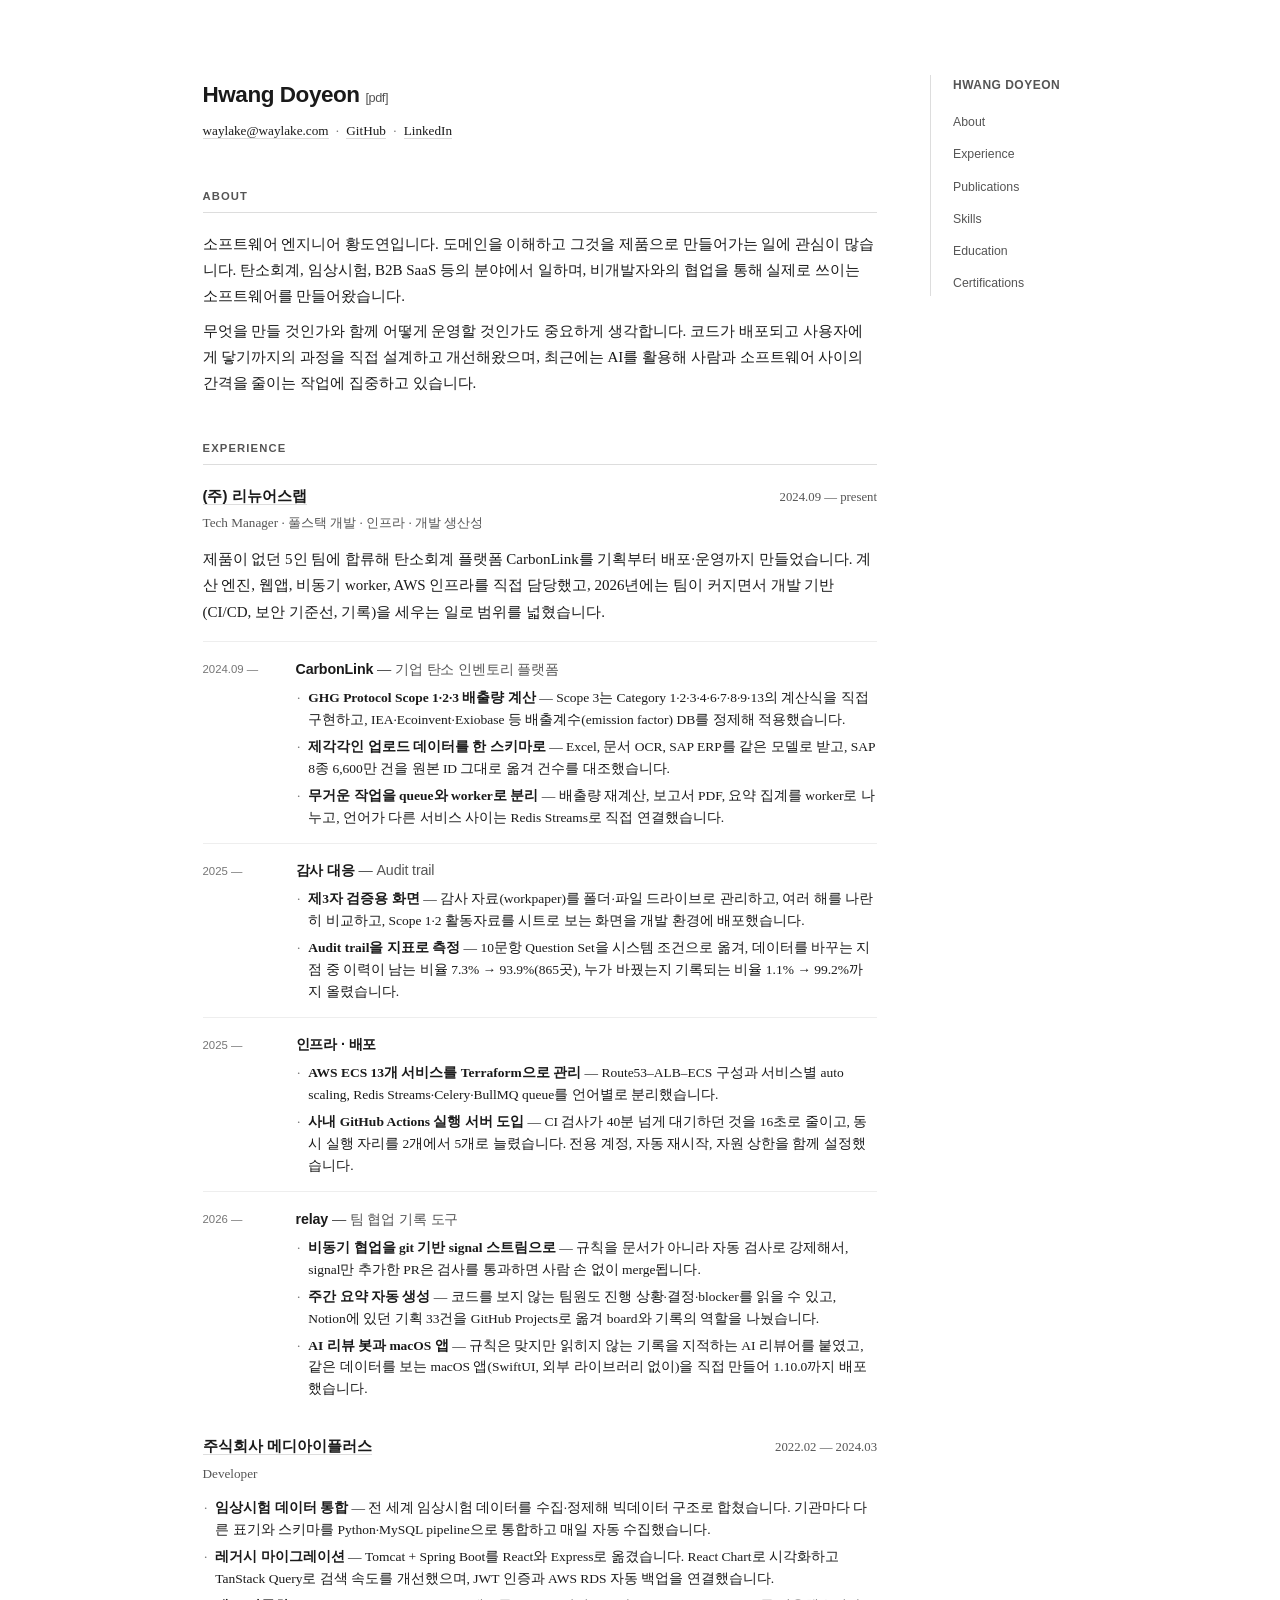
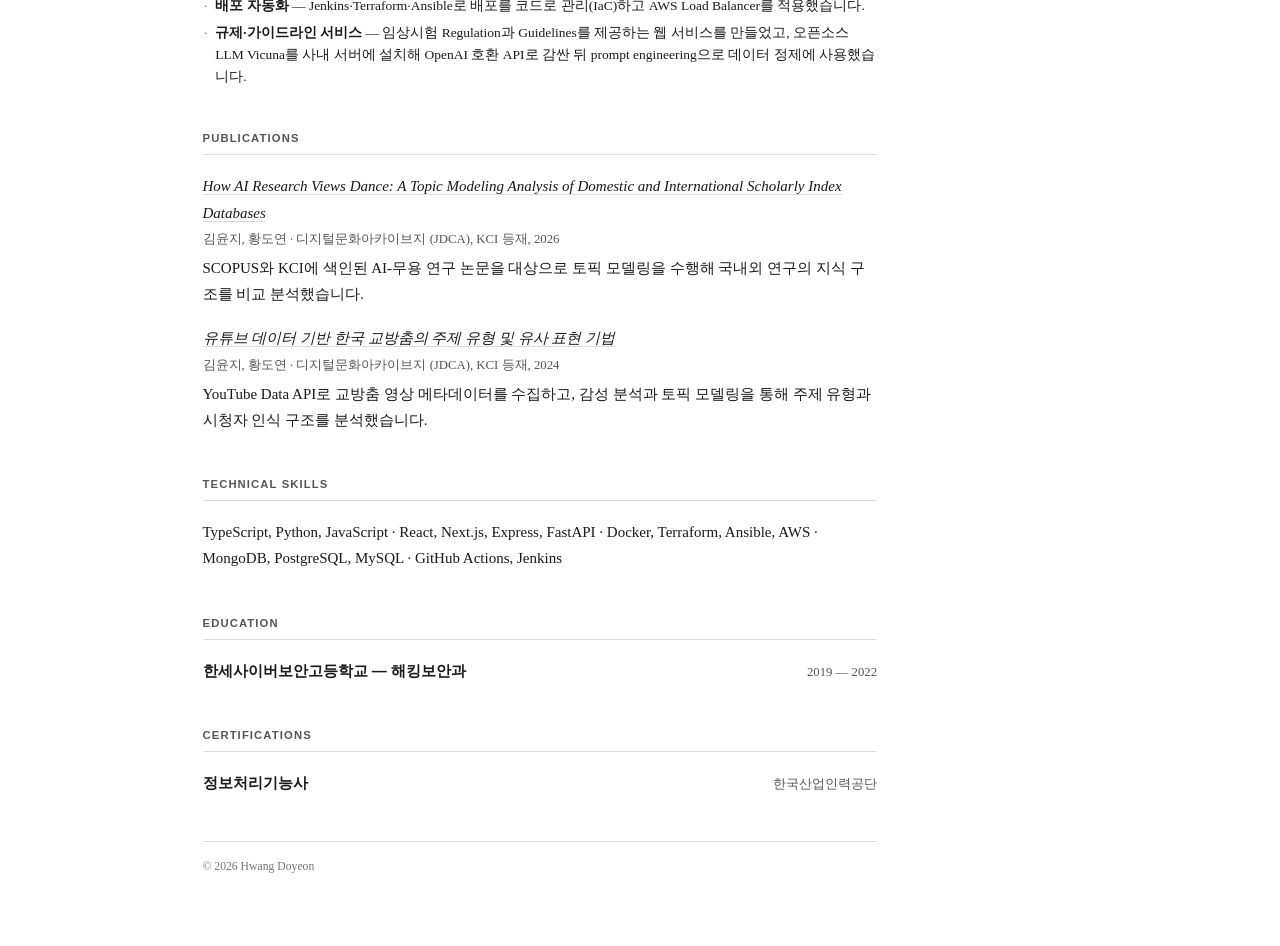
==== commit 2616acf4: "fix(cv): 외부 독자가 읽기 어려운 내부 용어·번역체 정리 - 기판·결정론적 검사·상주 AI 관리자 같은 내부 용어를 쉬운 말로 교체 - queue·worker·merge·b" ====
--- a/index.html
+++ b/index.html
@@ -50,8 +50,9 @@
           <p class="role">Tech Manager &middot; 풀스택 개발 · 인프라 · 개발 생산성</p>
 
           <p class="job-summary">
-            제품이 없던 5인 팀에 합류해 탄소회계 플랫폼 CarbonLink를 기획부터 배포·운영까지 만들었습니다. 계산 엔진과 웹앱, 비동기 워커,
-            AWS 인프라를 직접 담당했고, 2026년에는 팀이 커지면서 개발 기반(CI/CD·보안 기준선·기록)을 세우는 일로 범위를 넓혔습니다.
+            제품이 없던 5인 팀에 합류해 탄소회계 플랫폼 CarbonLink를 기획부터 배포·운영까지 만들었습니다. 계산 엔진, 웹앱, 비동기
+            worker, AWS 인프라를 직접 담당했고, 2026년에는 팀이 커지면서 개발 기반(CI/CD, 보안 기준선, 기록)을 세우는 일로
+            범위를 넓혔습니다.
           </p>
 
           <div class="projects">
@@ -60,12 +61,12 @@
               <div class="project-body">
                 <h4>CarbonLink <span class="subtle">— 기업 탄소 인벤토리 플랫폼</span></h4>
                 <ul>
-                  <li><strong>GHG Protocol Scope 1·2·3 산정 엔진</strong> — Scope 3 Category 1·2·3·4·6·7·8·9·13 산정식을 직접 구현하고,
-                    IEA·Ecoinvent·Exiobase 계수 DB를 정제해 적용했습니다.</li>
-                  <li><strong>이질적인 입력의 통합</strong> — 엑셀·문서 OCR·SAP ERP를 한 스키마로 받고, SAP 8종 6,600만 건을 원본
-                    식별자를 유지한 채 이관해 건수를 대조했습니다.</li>
-                  <li><strong>큰 연산을 큐 기반 워커로 분리</strong> — 배출량 재계산·보고서 PDF·요약 집계를 워커로 나누고, 언어가 다른
-                    서비스 사이만 언어 중립 프로토콜로 연결했습니다.</li>
+                  <li><strong>GHG Protocol Scope 1·2·3 배출량 계산</strong> — Scope 3는 Category 1·2·3·4·6·7·8·9·13의 계산식을 직접
+                    구현하고, IEA·Ecoinvent·Exiobase 등 배출계수(emission factor) DB를 정제해 적용했습니다.</li>
+                  <li><strong>제각각인 업로드 데이터를 한 스키마로</strong> — Excel, 문서 OCR, SAP ERP를 같은 모델로 받고, SAP 8종
+                    6,600만 건을 원본 ID 그대로 옮겨 건수를 대조했습니다.</li>
+                  <li><strong>무거운 작업을 queue와 worker로 분리</strong> — 배출량 재계산, 보고서 PDF, 요약 집계를 worker로 나누고, 언어가
+                    다른 서비스 사이는 Redis Streams로 직접 연결했습니다.</li>
                 </ul>
               </div>
             </div>
@@ -73,12 +74,12 @@
             <div class="project">
               <p class="project-when">2025 —</p>
               <div class="project-body">
-                <h4>감사 대응 제품 <span class="subtle">— Audit-trail</span></h4>
-                <ul>
-                  <li><strong>제3자 검증 대응 화면</strong> — 폴더·파일 드라이브, 다년도 비교, Scope 1·2 활동자료 시트를 한 화면에 묶어
-                    개발 환경까지 배포했습니다.</li>
-                  <li><strong>측정 가능한 감사추적</strong> — 10문항 Question Set을 시스템 조건으로 옮겨, 값을 남기는 쓰기 지점 7.3% →
-                    93.9%(865곳), 행위자 기록 1.1% → 99.2%까지 올렸습니다.</li>
+                <h4>감사 대응 <span class="subtle">— Audit trail</span></h4>
+                <ul>
+                  <li><strong>제3자 검증용 화면</strong> — 감사 자료(workpaper)를 폴더·파일 드라이브로 관리하고, 여러 해를 나란히
+                    비교하고, Scope 1·2 활동자료를 시트로 보는 화면을 개발 환경에 배포했습니다.</li>
+                  <li><strong>Audit trail을 지표로 측정</strong> — 10문항 Question Set을 시스템 조건으로 옮겨, 데이터를 바꾸는 지점 중
+                    이력이 남는 비율 7.3% → 93.9%(865곳), 누가 바꿨는지 기록되는 비율 1.1% → 99.2%까지 올렸습니다.</li>
                 </ul>
               </div>
             </div>
@@ -86,14 +87,12 @@
             <div class="project">
               <p class="project-when">2025 —</p>
               <div class="project-body">
-                <h4>인프라 · 릴리스</h4>
-                <ul>
-                  <li><strong>AWS ECS 13개 서비스를 Terraform으로</strong> — Route53–ALB–ECS 구성, 서비스별 오토스케일,
-                    Redis Streams·Celery·BullMQ 큐를 언어 경계에 맞춰 분리했습니다.</li>
-                  <li><strong>사내 GitHub Actions 러너를 조직 단위로</strong> — 같은 검사가 40분 넘게 대기하던 것을 16초로 줄이고, 실행
-                    자리도 2개에서 5개로 늘렸습니다. 전용 계정·자동 재기동·자원 상한을 걸었습니다.</li>
-                  <li><strong>월 비용을 서비스 단위로 계량화</strong> — 구성 전체가 한 달 $2,734임을 밝히고, 중복 수집되던 감사 로그를
-                    정리해 월 약 $170를 줄였습니다.</li>
+                <h4>인프라 · 배포</h4>
+                <ul>
+                  <li><strong>AWS ECS 13개 서비스를 Terraform으로 관리</strong> — Route53–ALB–ECS 구성과 서비스별 auto scaling,
+                    Redis Streams·Celery·BullMQ queue를 언어별로 분리했습니다.</li>
+                  <li><strong>사내 GitHub Actions 실행 서버 도입</strong> — CI 검사가 40분 넘게 대기하던 것을 16초로 줄이고, 동시 실행
+                    자리를 2개에서 5개로 늘렸습니다. 전용 계정, 자동 재시작, 자원 상한을 함께 설정했습니다.</li>
                 </ul>
               </div>
             </div>
@@ -101,14 +100,14 @@
             <div class="project">
               <p class="project-when">2026 —</p>
               <div class="project-body">
-                <h4>relay <span class="subtle">— 엔지니어링 운영 기판</span></h4>
-                <ul>
-                  <li><strong>비동기 조정을 git 기반 신호 스트림으로</strong> — 규약을 문서가 아니라 결정론적 검사로 강제하고, 신호만 건드린
-                    PR은 검사 통과 시 사람 손 없이 머지됩니다.</li>
-                  <li><strong>주간 다이제스트 엔진(외부 의존성 0)</strong> — 리더·비개발 멤버가 코드를 열지 않고 진행·결정·블로커를 읽고,
-                    Notion 기획 33건을 GitHub Projects로 옮겨 보드와 기록의 경계를 세웠습니다.</li>
-                  <li><strong>상주 AI 관리자와 macOS 앱</strong> — 계약서·반응 워크플로로 읽히지 않는 기록을 지적하게 하고, SwiftUI 앱(외부
-                    패키지 0, 1.10.0)을 직접 만들었습니다.</li>
+                <h4>relay <span class="subtle">— 팀 협업 기록 도구</span></h4>
+                <ul>
+                  <li><strong>비동기 협업을 git 기반 signal 스트림으로</strong> — 규칙을 문서가 아니라 자동 검사로 강제해서, signal만
+                    추가한 PR은 검사를 통과하면 사람 손 없이 merge됩니다.</li>
+                  <li><strong>주간 요약 자동 생성</strong> — 코드를 보지 않는 팀원도 진행 상황·결정·blocker를 읽을 수 있고, Notion에
+                    있던 기획 33건을 GitHub Projects로 옮겨 board와 기록의 역할을 나눴습니다.</li>
+                  <li><strong>AI 리뷰 봇과 macOS 앱</strong> — 규칙은 맞지만 읽히지 않는 기록을 지적하는 AI 리뷰어를 붙였고, 같은 데이터를
+                    보는 macOS 앱(SwiftUI, 외부 라이브러리 없이)을 직접 만들어 1.10.0까지 배포했습니다.</li>
                 </ul>
               </div>
             </div>
@@ -123,15 +122,14 @@
           <p class="role">Developer</p>
 
           <ul>
-            <li><strong>임상시험 데이터 통합</strong> — 전 세계 임상시험 데이터를 수집·정제해 빅데이터 구조로 통합하는 작업에서 시작해,
-              기관마다 다른 표기·스키마를 Python과 MySQL 파이프라인으로 합치고 일일 자동 수집까지 만들었습니다.</li>
-            <li><strong>레거시 전면 마이그레이션</strong> — Tomcat + Spring Boot를 React와 Express로 옮겼습니다. React Chart로 시각화하고
-              TanStack Query로 검색 성능을 개선했으며, JWT 인증과 AWS RDS 자동 백업을 연동했습니다.</li>
-            <li><strong>IaC 기반 배포 전환</strong> — Jenkins·Terraform·Ansible을 조합해 배포를 코드화하고 AWS Load Balancer를
+            <li><strong>임상시험 데이터 통합</strong> — 전 세계 임상시험 데이터를 수집·정제해 빅데이터 구조로 합쳤습니다. 기관마다 다른
+              표기와 스키마를 Python·MySQL pipeline으로 통합하고 매일 자동 수집했습니다.</li>
+            <li><strong>레거시 마이그레이션</strong> — Tomcat + Spring Boot를 React와 Express로 옮겼습니다. React Chart로 시각화하고
+              TanStack Query로 검색 속도를 개선했으며, JWT 인증과 AWS RDS 자동 백업을 연결했습니다.</li>
+            <li><strong>배포 자동화</strong> — Jenkins·Terraform·Ansible로 배포를 코드로 관리(IaC)하고 AWS Load Balancer를
               적용했습니다.</li>
-            <li><strong>규제·가이드라인 서비스</strong> — 임상시험 Regulation과 Guidelines를 제공하는 웹 서비스를 개발했고,
-              오픈소스 LLM Vicuna를 사내 서버에 설치해 OpenAI 호환 API로 램핑한 뒤 프롬프트 엔지니어링으로 데이터 정제에
-              적용했습니다.</li>
+            <li><strong>규제·가이드라인 서비스</strong> — 임상시험 Regulation과 Guidelines를 제공하는 웹 서비스를 만들었고, 오픈소스
+              LLM Vicuna를 사내 서버에 설치해 OpenAI 호환 API로 감싼 뒤 prompt engineering으로 데이터 정제에 사용했습니다.</li>
           </ul>
         </div>
       </section>
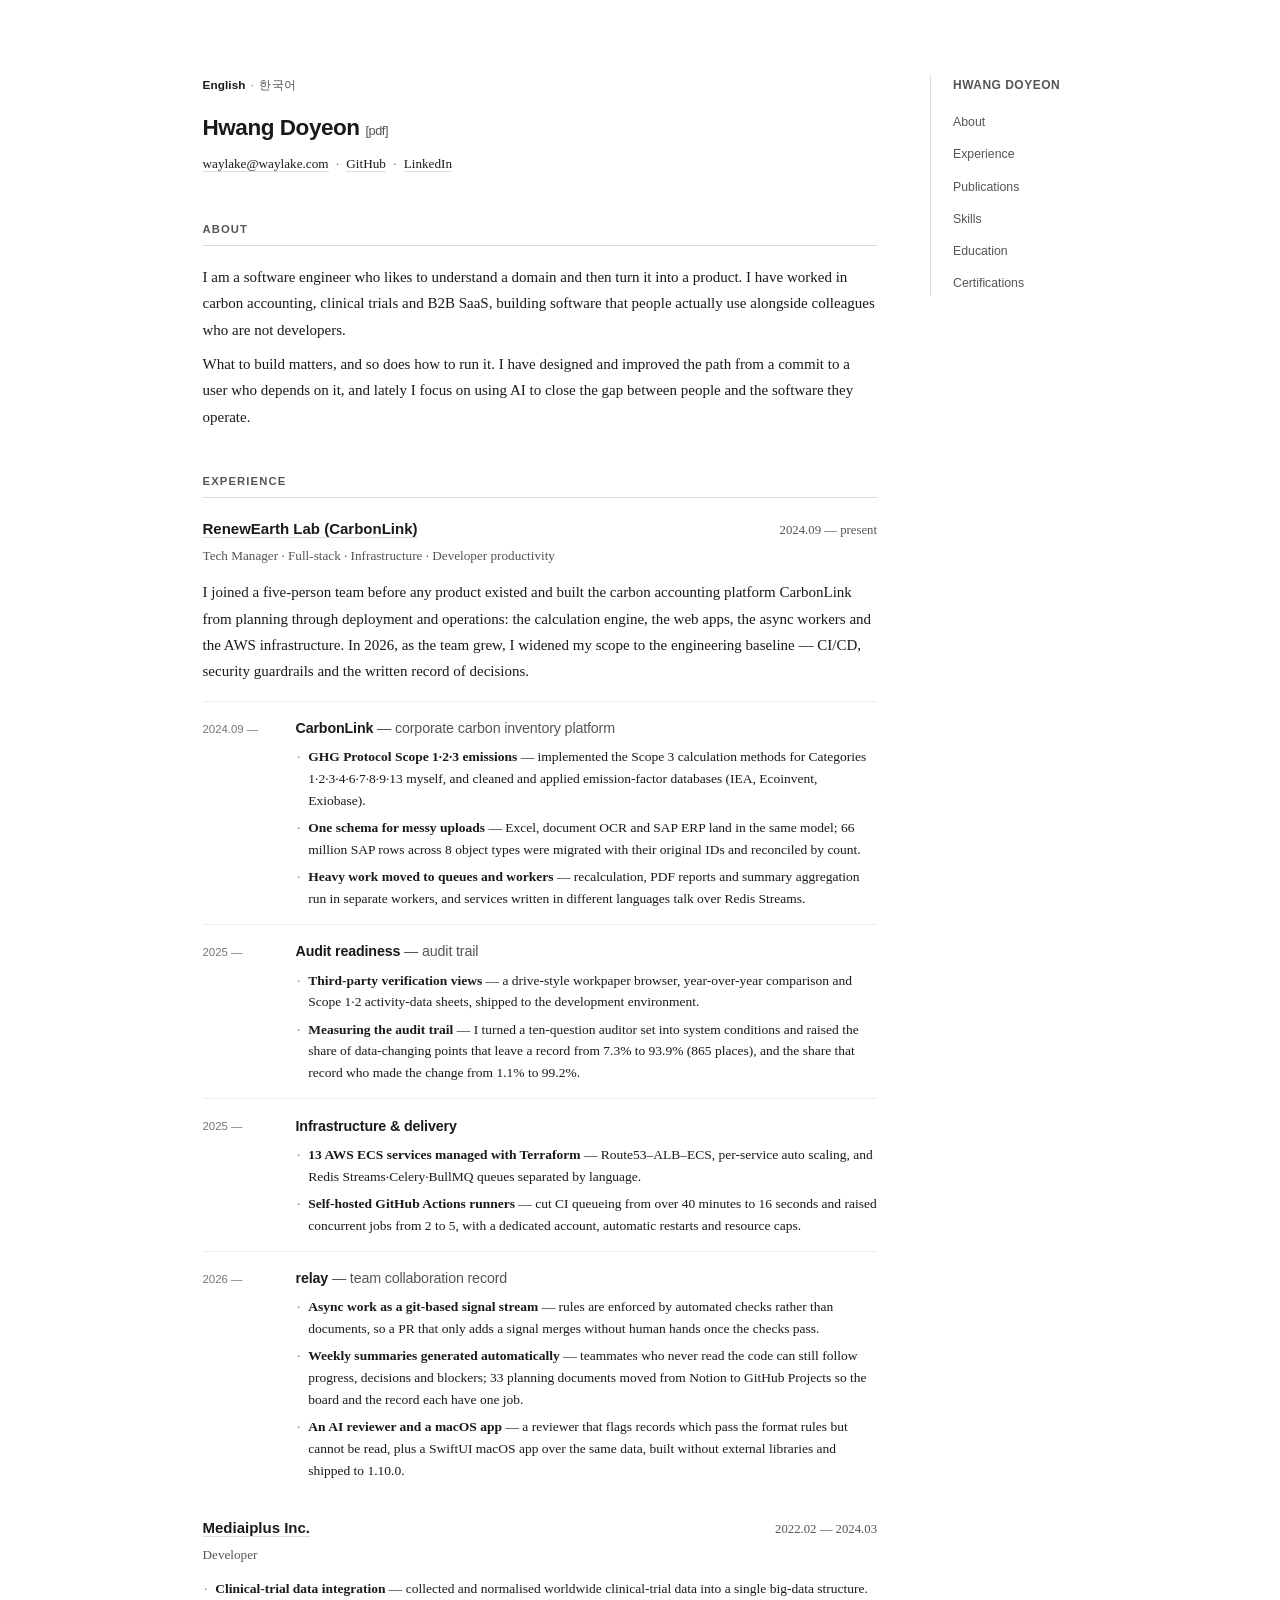
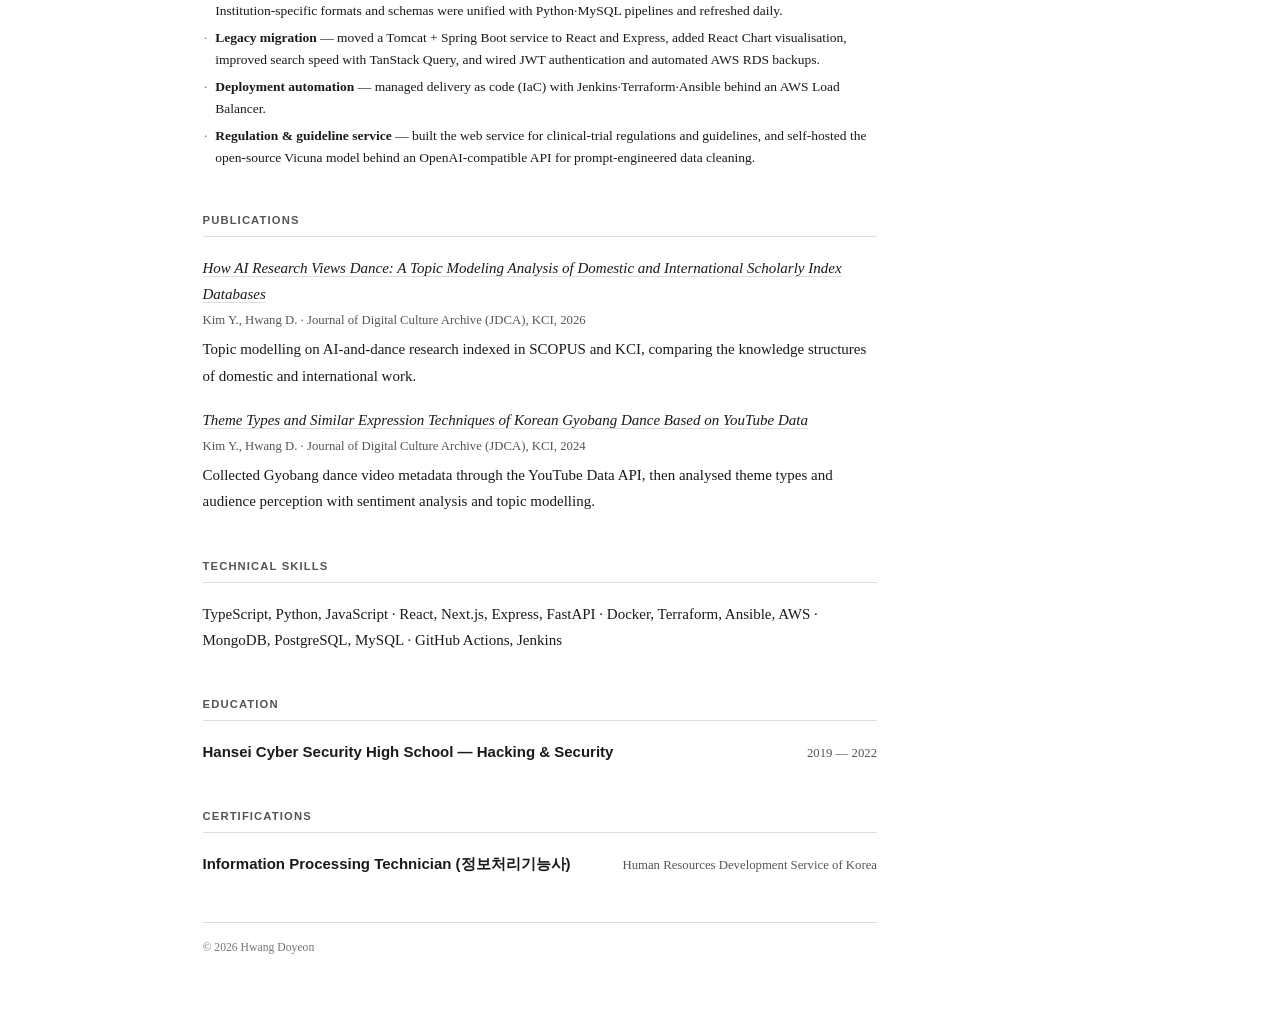
==== commit 7ce5c51d: "feat(cv): 영어·한국어 두 판으로 분리 - 루트(/) = 영어판, /ko/ = 한국어판. 국외 지원·플랫폼 링크는 영어, 국내는 한국어 - 헤더 상단 언어 토글(Englis" ====
--- a/index.html
+++ b/index.html
@@ -1,9 +1,16 @@
 <!DOCTYPE html>
-<html lang="ko">
+<html lang="en">
 
 <head>
   <meta charset="UTF-8">
   <meta name="viewport" content="width=device-width, initial-scale=1.0">
+  <meta name="description" content="Hwang Doyeon — full-stack engineer who takes products from zero to production in carbon accounting, clinical-trial data and B2B SaaS.">
+  <meta property="og:title" content="Hwang Doyeon — CV">
+  <meta property="og:type" content="profile">
+  <meta property="og:url" content="https://cv.waylake.com/">
+  <link rel="alternate" hreflang="en" href="https://cv.waylake.com/">
+  <link rel="alternate" hreflang="ko" href="https://cv.waylake.com/ko/">
+  <link rel="alternate" hreflang="x-default" href="https://cv.waylake.com/">
   <meta name="theme-color" content="#ffffff" media="(prefers-color-scheme: light)">
   <meta name="theme-color" content="#141414" media="(prefers-color-scheme: dark)">
   <title>Hwang Doyeon — CV</title>
@@ -17,6 +24,8 @@
 
     <main class="container">
       <header>
+        <p class="lang-switch"><span class="current" lang="en">English</span><span class="sep">&middot;</span><a
+            href="ko/" hreflang="ko" lang="ko">한국어</a></p>
         <h1>Hwang Doyeon <a href="cv.pdf" download class="pdf-link">[pdf]</a></h1>
         <p class="contact">
           <a href="mailto:waylake@waylake.com">waylake@waylake.com</a>
@@ -30,12 +39,13 @@
       <section id="about">
         <h2>About</h2>
         <p>
-          소프트웨어 엔지니어 황도연입니다. 도메인을 이해하고 그것을 제품으로 만들어가는 일에 관심이 많습니다. 탄소회계, 임상시험, B2B SaaS 등의 분야에서 일하며, 비개발자와의 협업을
-          통해 실제로 쓰이는 소프트웨어를 만들어왔습니다.
+          I am a software engineer who likes to understand a domain and then turn it into a product. I have worked in carbon
+          accounting, clinical trials and B2B SaaS, building software that people actually use alongside colleagues who are
+          not developers.
         </p>
         <p>
-          무엇을 만들 것인가와 함께 어떻게 운영할 것인가도 중요하게 생각합니다. 코드가 배포되고 사용자에게 닿기까지의 과정을 직접 설계하고 개선해왔으며, 최근에는 AI를 활용해 사람과 소프트웨어 사이의
-          간격을 줄이는 작업에 집중하고 있습니다.
+          What to build matters, and so does how to run it. I have designed and improved the path from a commit to a user who
+          depends on it, and lately I focus on using AI to close the gap between people and the software they operate.
         </p>
       </section>
 
@@ -44,29 +54,31 @@
 
         <div class="job">
           <div class="job-header">
-            <h3><a href="https://www.carbonlink.co.kr/" target="_blank">(주) 리뉴어스랩</a></h3>
+            <h3><a href="https://www.carbonlink.co.kr/" target="_blank">RenewEarth Lab (CarbonLink)</a></h3>
             <span class="period">2024.09 — present</span>
           </div>
-          <p class="role">Tech Manager &middot; 풀스택 개발 · 인프라 · 개발 생산성</p>
+          <p class="role">Tech Manager &middot; Full-stack &middot; Infrastructure &middot; Developer productivity</p>
 
           <p class="job-summary">
-            제품이 없던 5인 팀에 합류해 탄소회계 플랫폼 CarbonLink를 기획부터 배포·운영까지 만들었습니다. 계산 엔진, 웹앱, 비동기
-            worker, AWS 인프라를 직접 담당했고, 2026년에는 팀이 커지면서 개발 기반(CI/CD, 보안 기준선, 기록)을 세우는 일로
-            범위를 넓혔습니다.
+            I joined a five-person team before any product existed and built the carbon accounting platform CarbonLink from
+            planning through deployment and operations: the calculation engine, the web apps, the async workers and the AWS
+            infrastructure. In 2026, as the team grew, I widened my scope to the engineering baseline — CI/CD, security
+            guardrails and the written record of decisions.
           </p>
 
           <div class="projects">
             <div class="project">
               <p class="project-when">2024.09 —</p>
               <div class="project-body">
-                <h4>CarbonLink <span class="subtle">— 기업 탄소 인벤토리 플랫폼</span></h4>
-                <ul>
-                  <li><strong>GHG Protocol Scope 1·2·3 배출량 계산</strong> — Scope 3는 Category 1·2·3·4·6·7·8·9·13의 계산식을 직접
-                    구현하고, IEA·Ecoinvent·Exiobase 등 배출계수(emission factor) DB를 정제해 적용했습니다.</li>
-                  <li><strong>제각각인 업로드 데이터를 한 스키마로</strong> — Excel, 문서 OCR, SAP ERP를 같은 모델로 받고, SAP 8종
-                    6,600만 건을 원본 ID 그대로 옮겨 건수를 대조했습니다.</li>
-                  <li><strong>무거운 작업을 queue와 worker로 분리</strong> — 배출량 재계산, 보고서 PDF, 요약 집계를 worker로 나누고, 언어가
-                    다른 서비스 사이는 Redis Streams로 직접 연결했습니다.</li>
+                <h4>CarbonLink <span class="subtle">— corporate carbon inventory platform</span></h4>
+                <ul>
+                  <li><strong>GHG Protocol Scope 1·2·3 emissions</strong> — implemented the Scope 3 calculation methods for
+                    Categories 1·2·3·4·6·7·8·9·13 myself, and cleaned and applied emission-factor databases (IEA, Ecoinvent,
+                    Exiobase).</li>
+                  <li><strong>One schema for messy uploads</strong> — Excel, document OCR and SAP ERP land in the same model;
+                    66 million SAP rows across 8 object types were migrated with their original IDs and reconciled by count.</li>
+                  <li><strong>Heavy work moved to queues and workers</strong> — recalculation, PDF reports and summary
+                    aggregation run in separate workers, and services written in different languages talk over Redis Streams.</li>
                 </ul>
               </div>
             </div>
@@ -74,12 +86,13 @@
             <div class="project">
               <p class="project-when">2025 —</p>
               <div class="project-body">
-                <h4>감사 대응 <span class="subtle">— Audit trail</span></h4>
-                <ul>
-                  <li><strong>제3자 검증용 화면</strong> — 감사 자료(workpaper)를 폴더·파일 드라이브로 관리하고, 여러 해를 나란히
-                    비교하고, Scope 1·2 활동자료를 시트로 보는 화면을 개발 환경에 배포했습니다.</li>
-                  <li><strong>Audit trail을 지표로 측정</strong> — 10문항 Question Set을 시스템 조건으로 옮겨, 데이터를 바꾸는 지점 중
-                    이력이 남는 비율 7.3% → 93.9%(865곳), 누가 바꿨는지 기록되는 비율 1.1% → 99.2%까지 올렸습니다.</li>
+                <h4>Audit readiness <span class="subtle">— audit trail</span></h4>
+                <ul>
+                  <li><strong>Third-party verification views</strong> — a drive-style workpaper browser, year-over-year
+                    comparison and Scope 1·2 activity-data sheets, shipped to the development environment.</li>
+                  <li><strong>Measuring the audit trail</strong> — I turned a ten-question auditor set into system conditions and
+                    raised the share of data-changing points that leave a record from 7.3% to 93.9% (865 places), and the share
+                    that record who made the change from 1.1% to 99.2%.</li>
                 </ul>
               </div>
             </div>
@@ -87,12 +100,12 @@
             <div class="project">
               <p class="project-when">2025 —</p>
               <div class="project-body">
-                <h4>인프라 · 배포</h4>
-                <ul>
-                  <li><strong>AWS ECS 13개 서비스를 Terraform으로 관리</strong> — Route53–ALB–ECS 구성과 서비스별 auto scaling,
-                    Redis Streams·Celery·BullMQ queue를 언어별로 분리했습니다.</li>
-                  <li><strong>사내 GitHub Actions 실행 서버 도입</strong> — CI 검사가 40분 넘게 대기하던 것을 16초로 줄이고, 동시 실행
-                    자리를 2개에서 5개로 늘렸습니다. 전용 계정, 자동 재시작, 자원 상한을 함께 설정했습니다.</li>
+                <h4>Infrastructure &amp; delivery</h4>
+                <ul>
+                  <li><strong>13 AWS ECS services managed with Terraform</strong> — Route53–ALB–ECS, per-service auto scaling,
+                    and Redis Streams·Celery·BullMQ queues separated by language.</li>
+                  <li><strong>Self-hosted GitHub Actions runners</strong> — cut CI queueing from over 40 minutes to 16 seconds
+                    and raised concurrent jobs from 2 to 5, with a dedicated account, automatic restarts and resource caps.</li>
                 </ul>
               </div>
             </div>
@@ -100,14 +113,16 @@
             <div class="project">
               <p class="project-when">2026 —</p>
               <div class="project-body">
-                <h4>relay <span class="subtle">— 팀 협업 기록 도구</span></h4>
-                <ul>
-                  <li><strong>비동기 협업을 git 기반 signal 스트림으로</strong> — 규칙을 문서가 아니라 자동 검사로 강제해서, signal만
-                    추가한 PR은 검사를 통과하면 사람 손 없이 merge됩니다.</li>
-                  <li><strong>주간 요약 자동 생성</strong> — 코드를 보지 않는 팀원도 진행 상황·결정·blocker를 읽을 수 있고, Notion에
-                    있던 기획 33건을 GitHub Projects로 옮겨 board와 기록의 역할을 나눴습니다.</li>
-                  <li><strong>AI 리뷰 봇과 macOS 앱</strong> — 규칙은 맞지만 읽히지 않는 기록을 지적하는 AI 리뷰어를 붙였고, 같은 데이터를
-                    보는 macOS 앱(SwiftUI, 외부 라이브러리 없이)을 직접 만들어 1.10.0까지 배포했습니다.</li>
+                <h4>relay <span class="subtle">— team collaboration record</span></h4>
+                <ul>
+                  <li><strong>Async work as a git-based signal stream</strong> — rules are enforced by automated checks rather
+                    than documents, so a PR that only adds a signal merges without human hands once the checks pass.</li>
+                  <li><strong>Weekly summaries generated automatically</strong> — teammates who never read the code can still
+                    follow progress, decisions and blockers; 33 planning documents moved from Notion to GitHub Projects so the
+                    board and the record each have one job.</li>
+                  <li><strong>An AI reviewer and a macOS app</strong> — a reviewer that flags records which pass the format rules
+                    but cannot be read, plus a SwiftUI macOS app over the same data, built without external libraries and
+                    shipped to 1.10.0.</li>
                 </ul>
               </div>
             </div>
@@ -116,20 +131,23 @@
 
         <div class="job">
           <div class="job-header">
-            <h3><a href="https://medic.mediaiplus.com/" target="_blank">주식회사 메디아이플러스</a></h3>
+            <h3><a href="https://medic.mediaiplus.com/" target="_blank">Mediaiplus Inc.</a></h3>
             <span class="period">2022.02 — 2024.03</span>
           </div>
           <p class="role">Developer</p>
 
           <ul>
-            <li><strong>임상시험 데이터 통합</strong> — 전 세계 임상시험 데이터를 수집·정제해 빅데이터 구조로 합쳤습니다. 기관마다 다른
-              표기와 스키마를 Python·MySQL pipeline으로 통합하고 매일 자동 수집했습니다.</li>
-            <li><strong>레거시 마이그레이션</strong> — Tomcat + Spring Boot를 React와 Express로 옮겼습니다. React Chart로 시각화하고
-              TanStack Query로 검색 속도를 개선했으며, JWT 인증과 AWS RDS 자동 백업을 연결했습니다.</li>
-            <li><strong>배포 자동화</strong> — Jenkins·Terraform·Ansible로 배포를 코드로 관리(IaC)하고 AWS Load Balancer를
-              적용했습니다.</li>
-            <li><strong>규제·가이드라인 서비스</strong> — 임상시험 Regulation과 Guidelines를 제공하는 웹 서비스를 만들었고, 오픈소스
-              LLM Vicuna를 사내 서버에 설치해 OpenAI 호환 API로 감싼 뒤 prompt engineering으로 데이터 정제에 사용했습니다.</li>
+            <li><strong>Clinical-trial data integration</strong> — collected and normalised worldwide clinical-trial data into a
+              single big-data structure. Institution-specific formats and schemas were unified with Python·MySQL pipelines and
+              refreshed daily.</li>
+            <li><strong>Legacy migration</strong> — moved a Tomcat + Spring Boot service to React and Express, added React Chart
+              visualisation, improved search speed with TanStack Query, and wired JWT authentication and automated AWS RDS
+              backups.</li>
+            <li><strong>Deployment automation</strong> — managed delivery as code (IaC) with Jenkins·Terraform·Ansible behind an
+              AWS Load Balancer.</li>
+            <li><strong>Regulation &amp; guideline service</strong> — built the web service for clinical-trial regulations and
+              guidelines, and self-hosted the open-source Vicuna model behind an OpenAI-compatible API for prompt-engineered
+              data cleaning.</li>
           </ul>
         </div>
       </section>
@@ -140,15 +158,17 @@
         <div class="pub">
           <p class="pub-title"><a href="https://doi.org/10.23089/jdca.2026.8.3.010" target="_blank">How AI Research
               Views Dance: A Topic Modeling Analysis of Domestic and International Scholarly Index Databases</a></p>
-          <p class="pub-meta">김윤지, 황도연 &middot; 디지털문화아카이브지 (JDCA), KCI 등재, 2026</p>
-          <p>SCOPUS와 KCI에 색인된 AI-무용 연구 논문을 대상으로 토픽 모델링을 수행해 국내외 연구의 지식 구조를 비교 분석했습니다.</p>
+          <p class="pub-meta">Kim Y., Hwang D. &middot; Journal of Digital Culture Archive (JDCA), KCI, 2026</p>
+          <p>Topic modelling on AI-and-dance research indexed in SCOPUS and KCI, comparing the knowledge structures of domestic
+            and international work.</p>
         </div>
 
         <div class="pub">
-          <p class="pub-title"><a href="https://doi.org/10.23089/jdca.2024.7.2.001" target="_blank">유튜브 데이터 기반 한국 교방춤의
-              주제 유형 및 유사 표현 기법</a></p>
-          <p class="pub-meta">김윤지, 황도연 &middot; 디지털문화아카이브지 (JDCA), KCI 등재, 2024</p>
-          <p>YouTube Data API로 교방춤 영상 메타데이터를 수집하고, 감성 분석과 토픽 모델링을 통해 주제 유형과 시청자 인식 구조를 분석했습니다.</p>
+          <p class="pub-title"><a href="https://doi.org/10.23089/jdca.2024.7.2.001" target="_blank">Theme Types and Similar
+              Expression Techniques of Korean Gyobang Dance Based on YouTube Data</a></p>
+          <p class="pub-meta">Kim Y., Hwang D. &middot; Journal of Digital Culture Archive (JDCA), KCI, 2024</p>
+          <p>Collected Gyobang dance video metadata through the YouTube Data API, then analysed theme types and audience
+            perception with sentiment analysis and topic modelling.</p>
         </div>
       </section>
 
@@ -164,7 +184,7 @@
         <h2>Education</h2>
         <div class="edu">
           <div class="edu-header">
-            <h3>한세사이버보안고등학교 — 해킹보안과</h3>
+            <h3>Hansei Cyber Security High School — Hacking &amp; Security</h3>
             <span class="period">2019 — 2022</span>
           </div>
         </div>
@@ -174,8 +194,8 @@
         <h2>Certifications</h2>
         <div class="cert">
           <div class="cert-header">
-            <h3>정보처리기능사</h3>
-            <span class="period">한국산업인력공단</span>
+            <h3>Information Processing Technician (정보처리기능사)</h3>
+            <span class="period">Human Resources Development Service of Korea</span>
           </div>
         </div>
       </section>
--- a/style.css
+++ b/style.css
@@ -117,6 +117,7 @@
 
 header {
   margin-bottom: 3rem;
+  position: relative;
 }
 
 header h1 {
@@ -368,6 +369,10 @@
     display: none;
   }
 
+  .lang-switch {
+    display: none;
+  }
+
   .layout {
     display: block;
   }
@@ -420,3 +425,32 @@
     line-height: 1.7;
   }
 }
+
+/* language switch */
+.lang-switch {
+  font-family: var(--font-heading);
+  font-size: 0.78rem;
+  letter-spacing: 0.01em;
+  color: var(--color-muted);
+  margin-bottom: 0.85rem;
+}
+
+.lang-switch a {
+  border: none;
+  color: var(--color-text-light);
+  text-decoration: none;
+  transition: color 0.15s;
+}
+
+.lang-switch a:hover {
+  color: var(--color-text);
+}
+
+.lang-switch .current {
+  color: var(--color-text);
+  font-weight: 600;
+}
+
+.lang-switch .sep {
+  margin: 0 0.45em;
+}
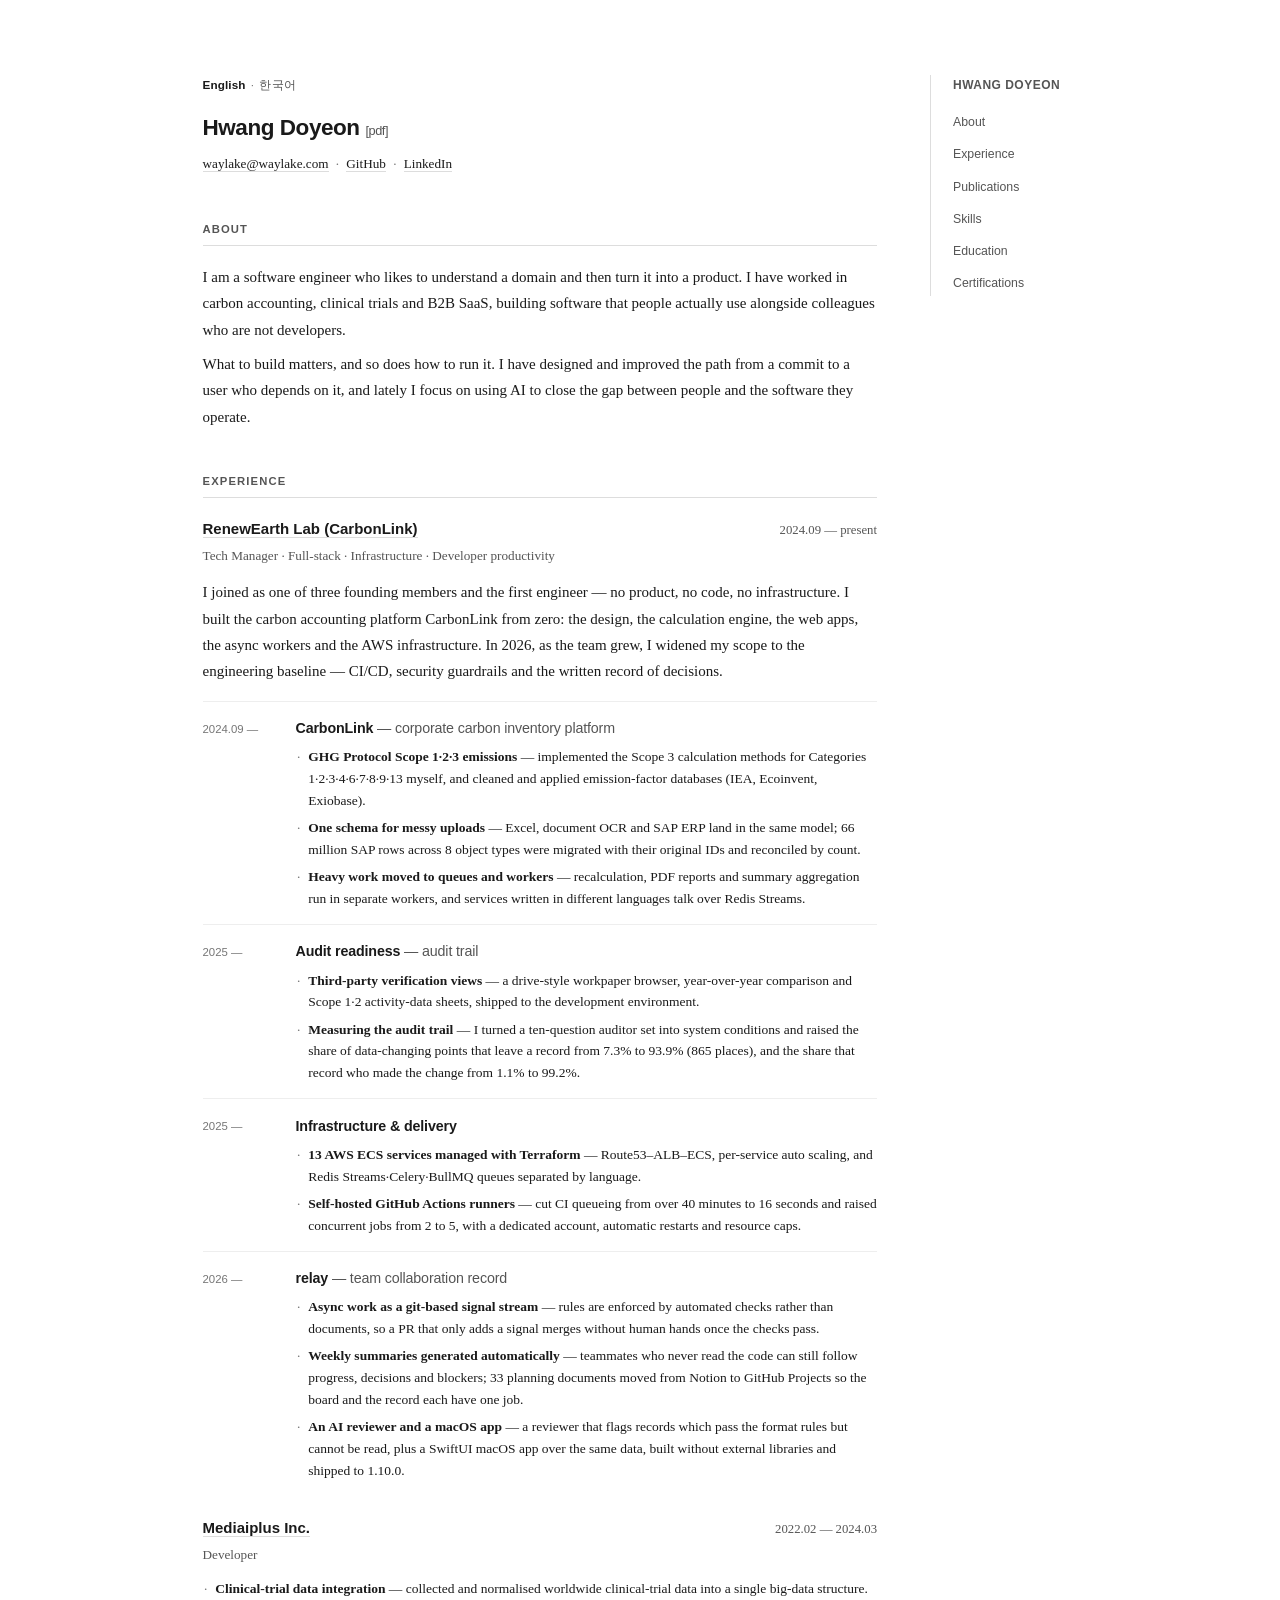
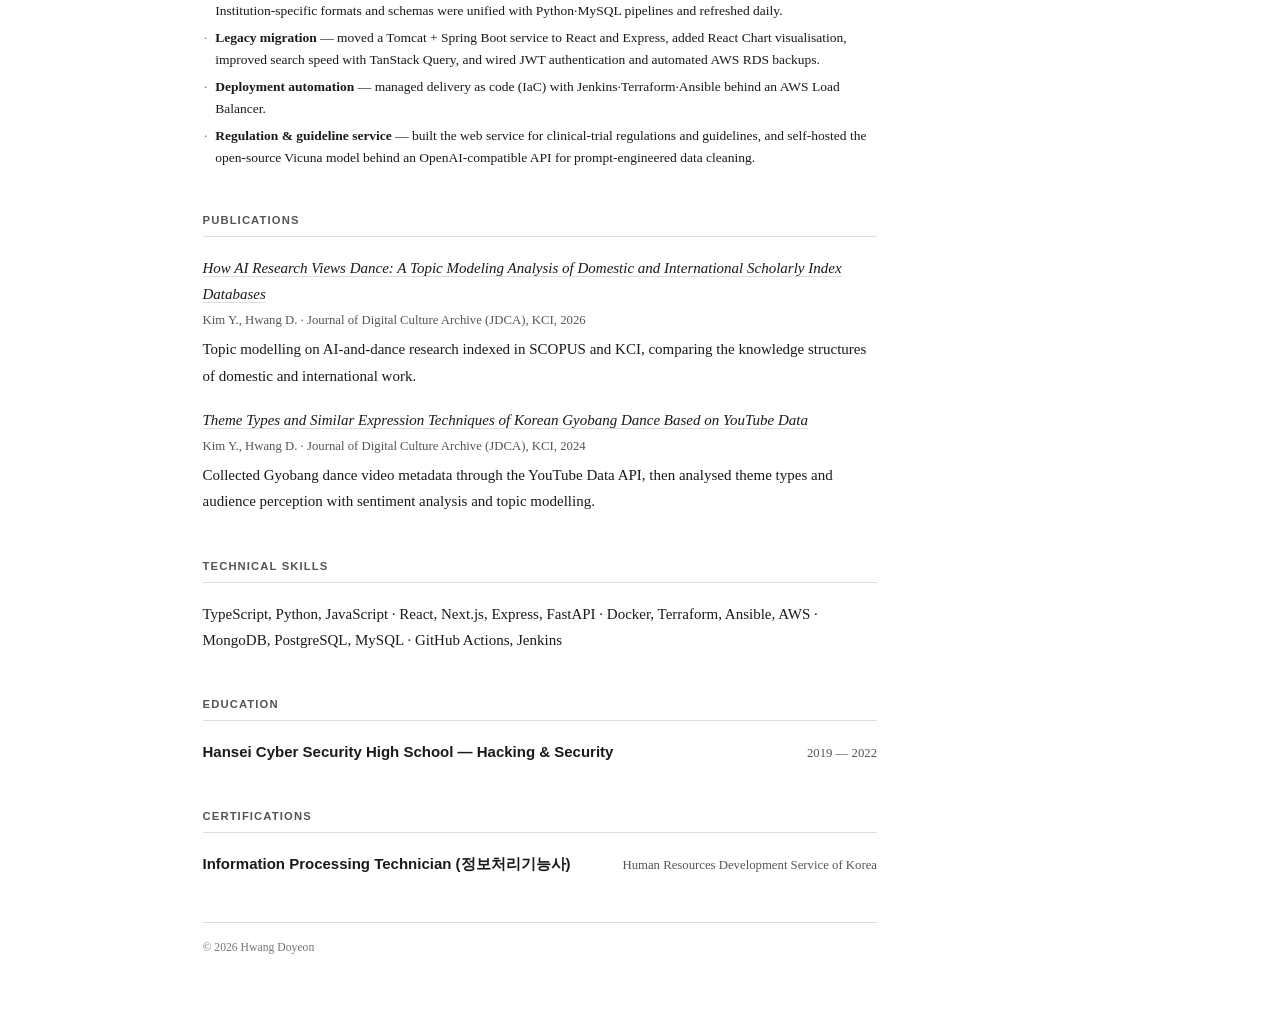
==== commit 8e254bf0: "fix(cv): 리뉴어스랩 3인 창립 멤버·첫 개발자로 표기 정정" ====
--- a/index.html
+++ b/index.html
@@ -60,9 +60,9 @@
           <p class="role">Tech Manager &middot; Full-stack &middot; Infrastructure &middot; Developer productivity</p>
 
           <p class="job-summary">
-            I joined a five-person team before any product existed and built the carbon accounting platform CarbonLink from
-            planning through deployment and operations: the calculation engine, the web apps, the async workers and the AWS
-            infrastructure. In 2026, as the team grew, I widened my scope to the engineering baseline — CI/CD, security
+            I joined as one of three founding members and the first engineer — no product, no code, no infrastructure. I
+            built the carbon accounting platform CarbonLink from zero: the design, the calculation engine, the web apps, the
+            async workers and the AWS infrastructure. In 2026, as the team grew, I widened my scope to the engineering baseline — CI/CD, security
             guardrails and the written record of decisions.
           </p>
 
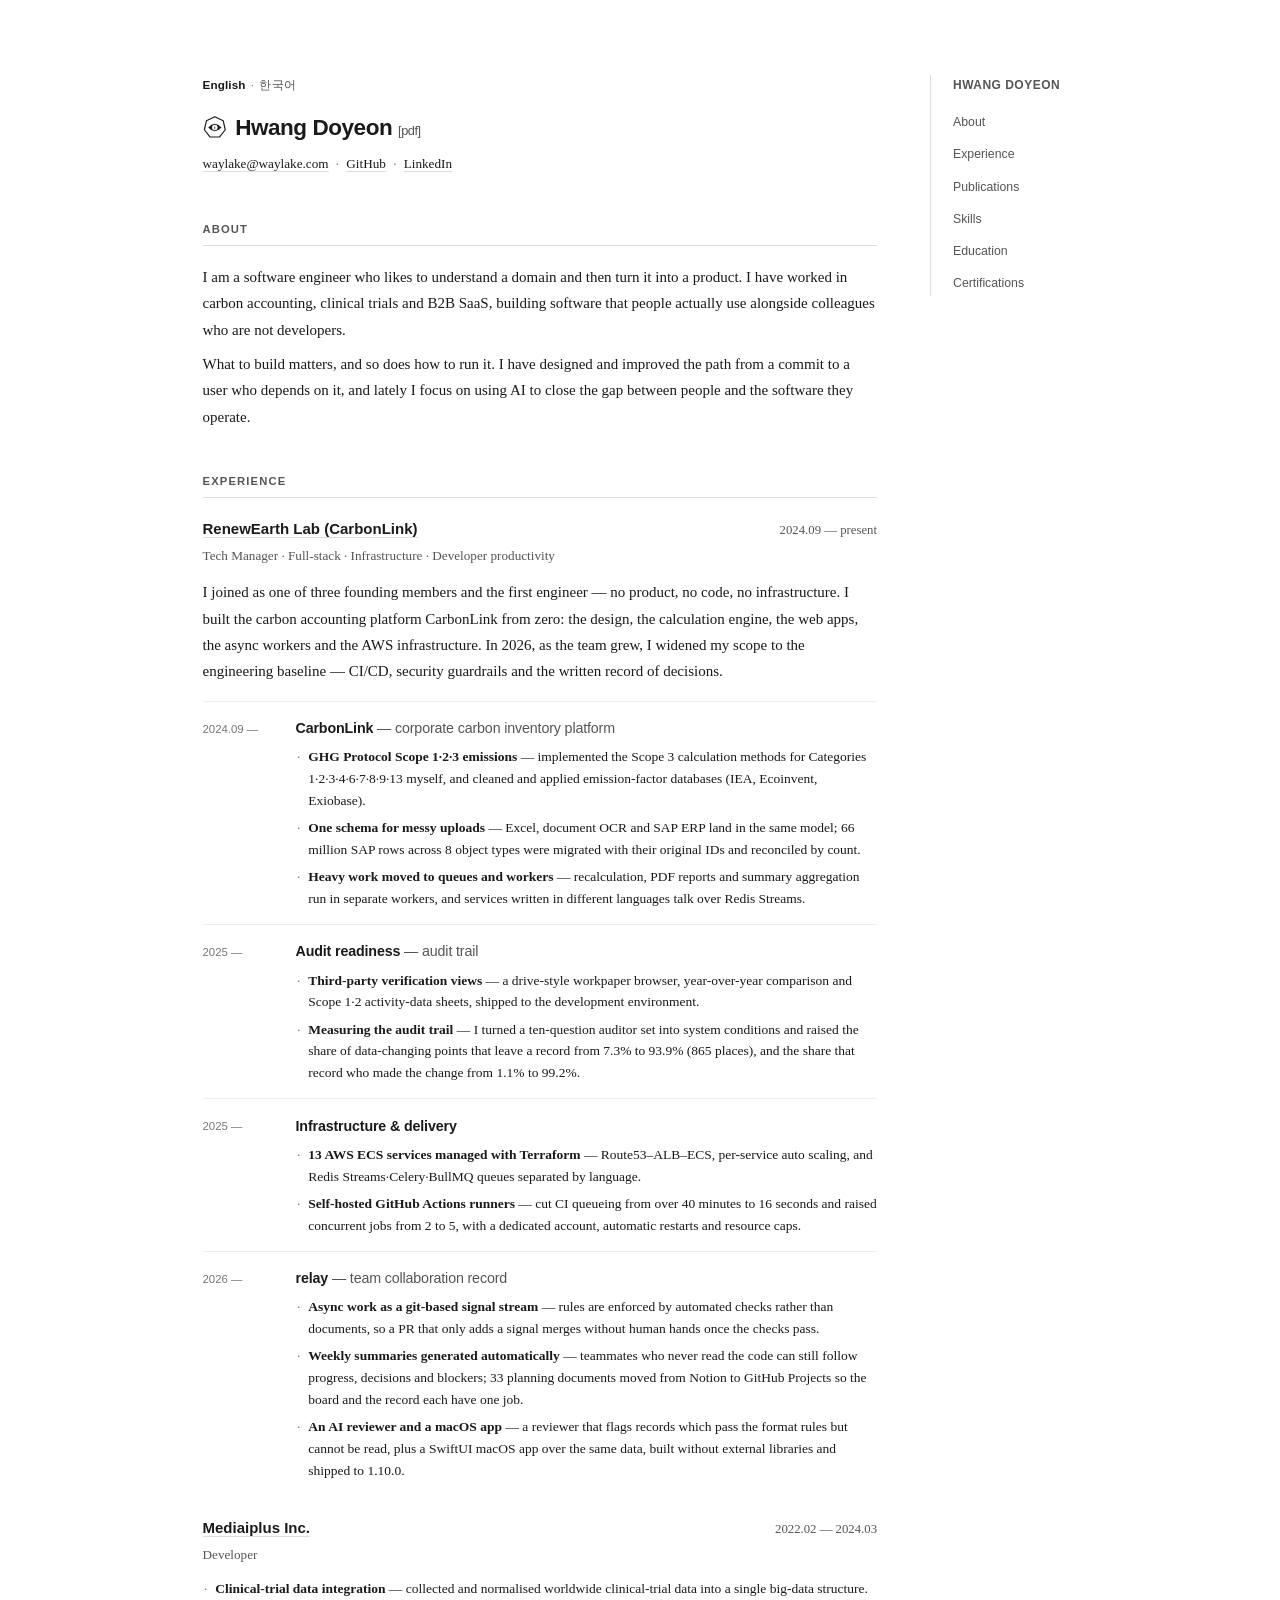
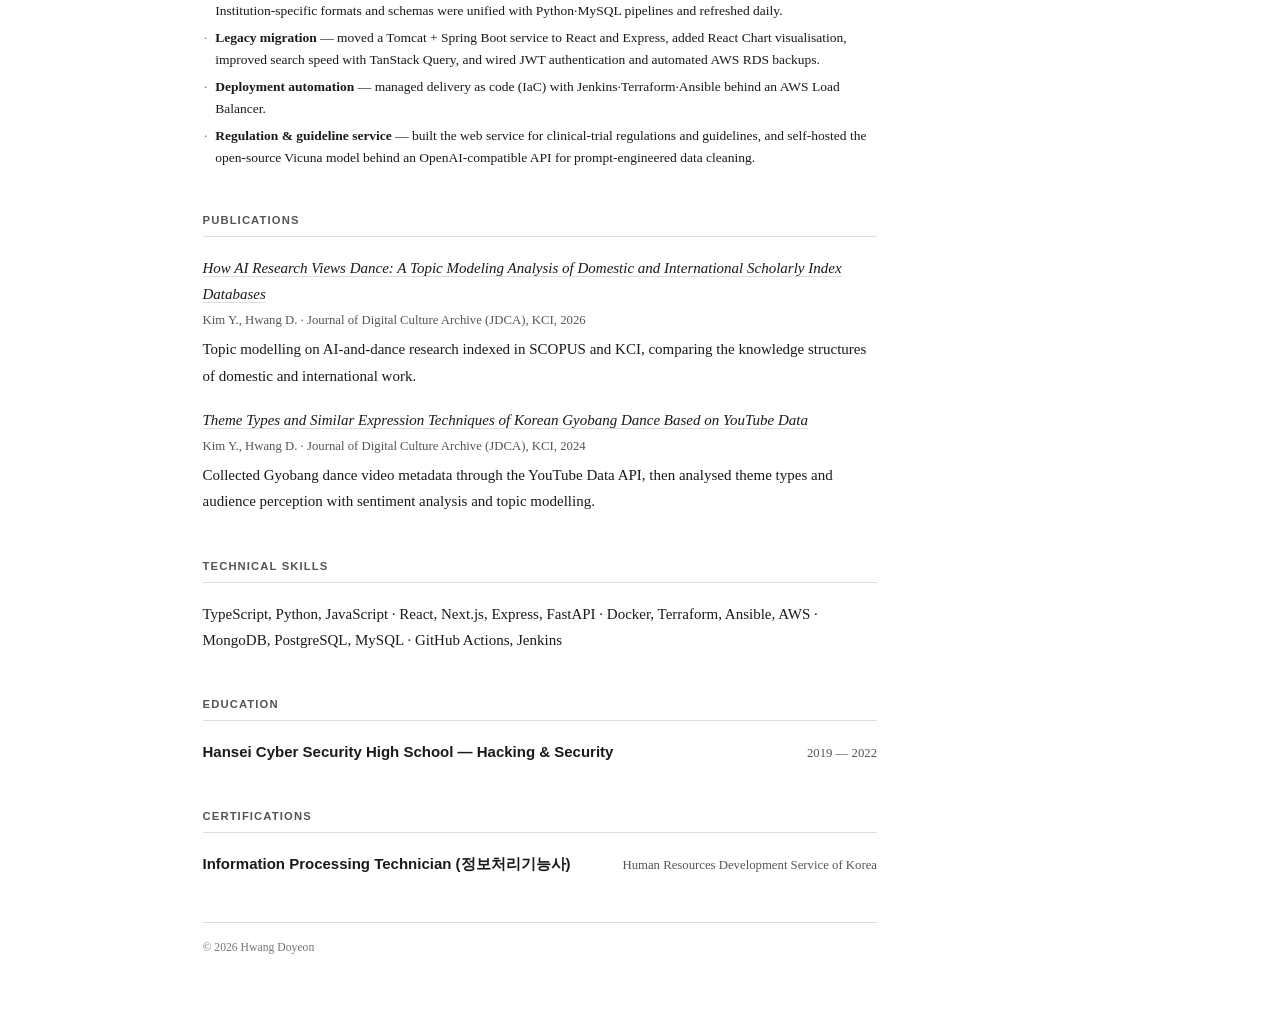
==== commit 60e33f76: "feat(cv): 칠각 인장 로고·파비콘·OG 이미지 추가 - favicon.svg(라이트·다크 대응), favicon.ico(16/32/48), apple-touch-icon.p" ====
--- a/index.html
+++ b/index.html
@@ -8,6 +8,15 @@
   <meta property="og:title" content="Hwang Doyeon — CV">
   <meta property="og:type" content="profile">
   <meta property="og:url" content="https://cv.waylake.com/">
+  <meta property="og:description" content="Hwang Doyeon — full-stack engineer who takes products from zero to production in carbon accounting, clinical-trial data and B2B SaaS.">
+  <meta property="og:image" content="https://cv.waylake.com/og.png">
+  <meta property="og:image:width" content="1200">
+  <meta property="og:image:height" content="630">
+  <meta property="og:image:alt" content="Hwang Doyeon — CV">
+  <meta name="twitter:card" content="summary_large_image">
+  <link rel="icon" href="favicon.ico" sizes="32x32">
+  <link rel="icon" href="favicon.svg" type="image/svg+xml">
+  <link rel="apple-touch-icon" href="apple-touch-icon.png">
   <link rel="alternate" hreflang="en" href="https://cv.waylake.com/">
   <link rel="alternate" hreflang="ko" href="https://cv.waylake.com/ko/">
   <link rel="alternate" hreflang="x-default" href="https://cv.waylake.com/">
@@ -26,7 +35,7 @@
       <header>
         <p class="lang-switch"><span class="current" lang="en">English</span><span class="sep">&middot;</span><a
             href="ko/" hreflang="ko" lang="ko">한국어</a></p>
-        <h1>Hwang Doyeon <a href="cv.pdf" download class="pdf-link">[pdf]</a></h1>
+        <h1><svg class="mark" viewBox="0 0 64 64" aria-hidden="true"><path d="M32 4.5L54.67 15.42L60.27 39.95L44.58 59.63L19.42 59.63L3.73 39.95L9.33 15.42Z" fill="none" stroke="currentColor" stroke-width="3.2" stroke-linejoin="round"/><path d="M14 34Q32 14 50 34Q32 54 14 34ZM24.5 34a7.5 7.5 0 1 0 15 0a7.5 7.5 0 1 0-15 0Z" fill="currentColor" fill-rule="evenodd"/><path d="M32 28.2Q34.3 34 32 39.8Q29.7 34 32 28.2Z" fill="currentColor"/></svg>Hwang Doyeon <a href="cv.pdf" download class="pdf-link">[pdf]</a></h1>
         <p class="contact">
           <a href="mailto:waylake@waylake.com">waylake@waylake.com</a>
           <span class="sep">&middot;</span>
--- a/style.css
+++ b/style.css
@@ -128,6 +128,13 @@
   margin-bottom: 0.3rem;
 }
 
+header h1 .mark {
+  width: 1.05em;
+  height: 1.05em;
+  vertical-align: -0.17em;
+  margin-right: 0.4em;
+}
+
 .pdf-link {
   font-size: 0.85rem;
   font-weight: 400;
@@ -373,12 +380,25 @@
     display: none;
   }
 
+  header h1 .mark {
+    display: none;
+  }
+
+  footer {
+    display: none;
+  }
+
   .layout {
     display: block;
   }
 
   body {
-    font-size: 11pt;
+    font-size: 10.5pt;
+    line-height: 1.55;
+  }
+
+  .layout {
+    padding: 1.4rem 2.25rem 0;
   }
 }
 
